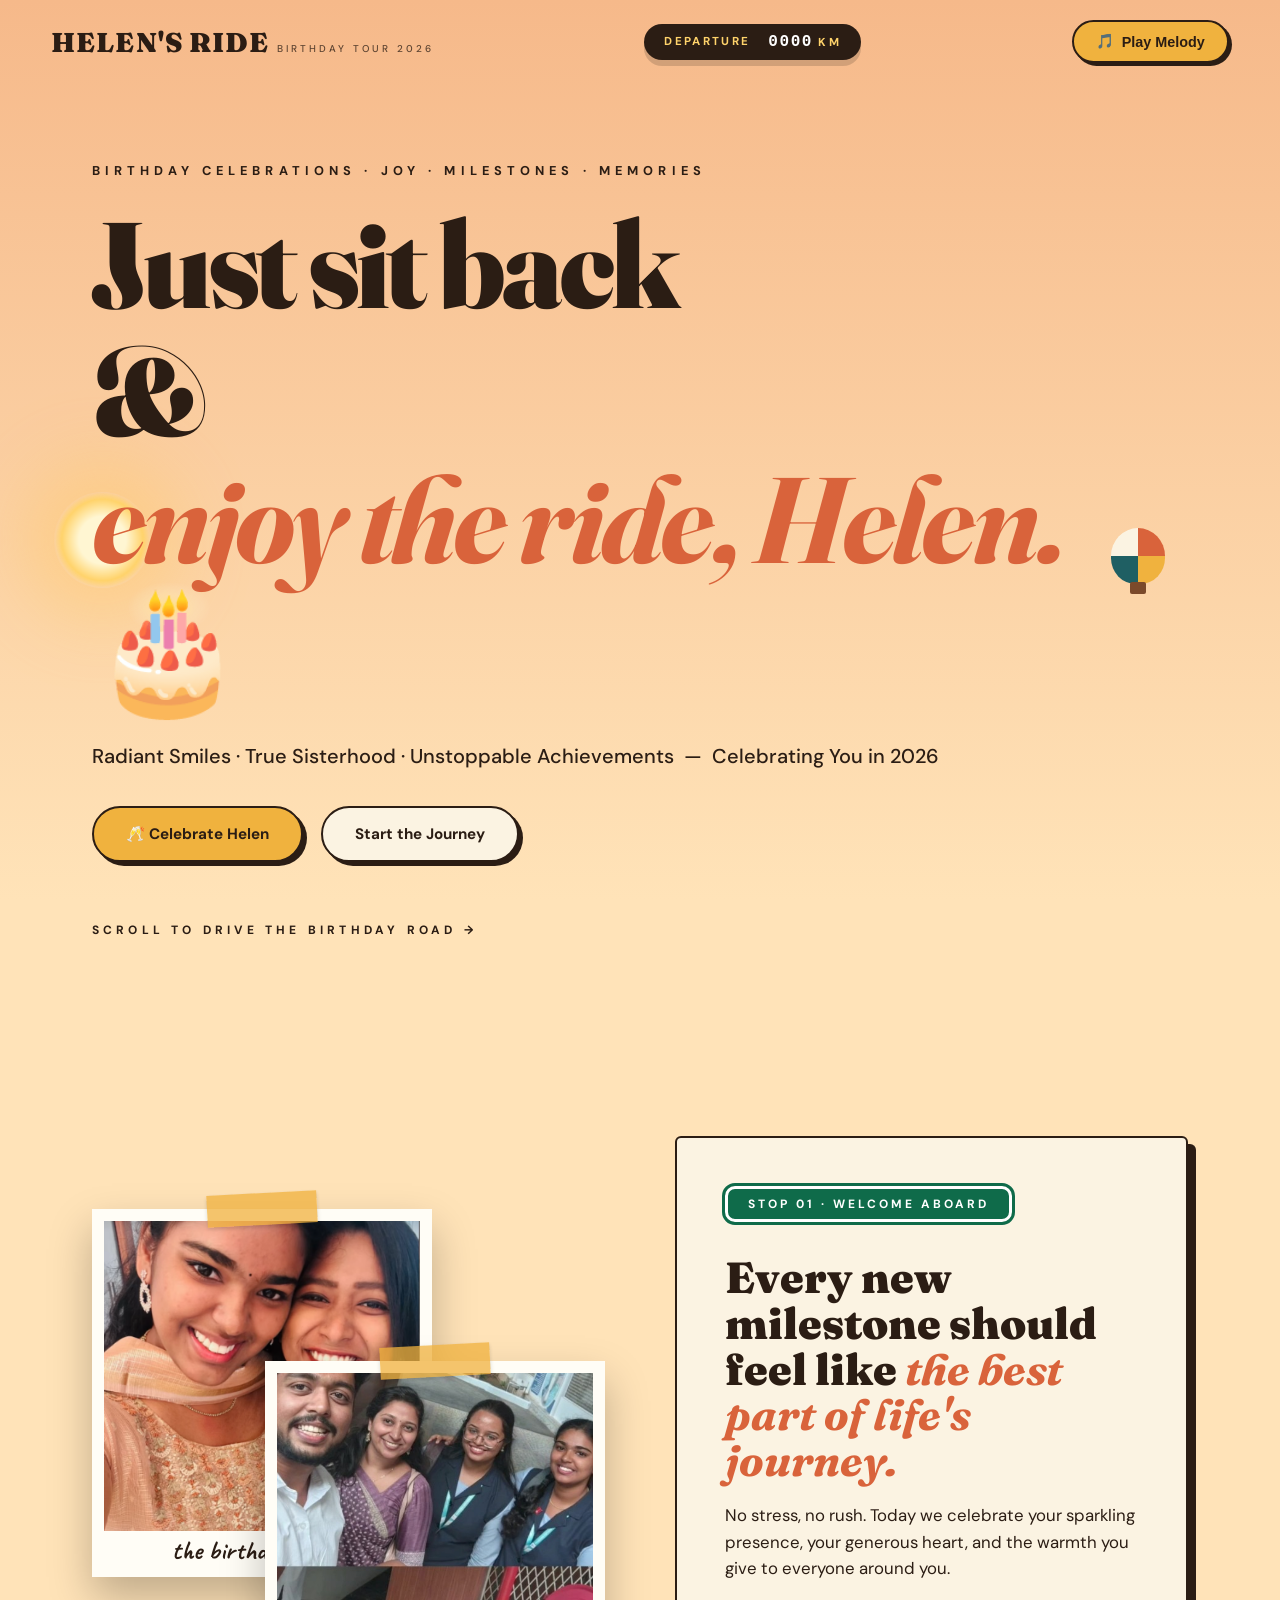
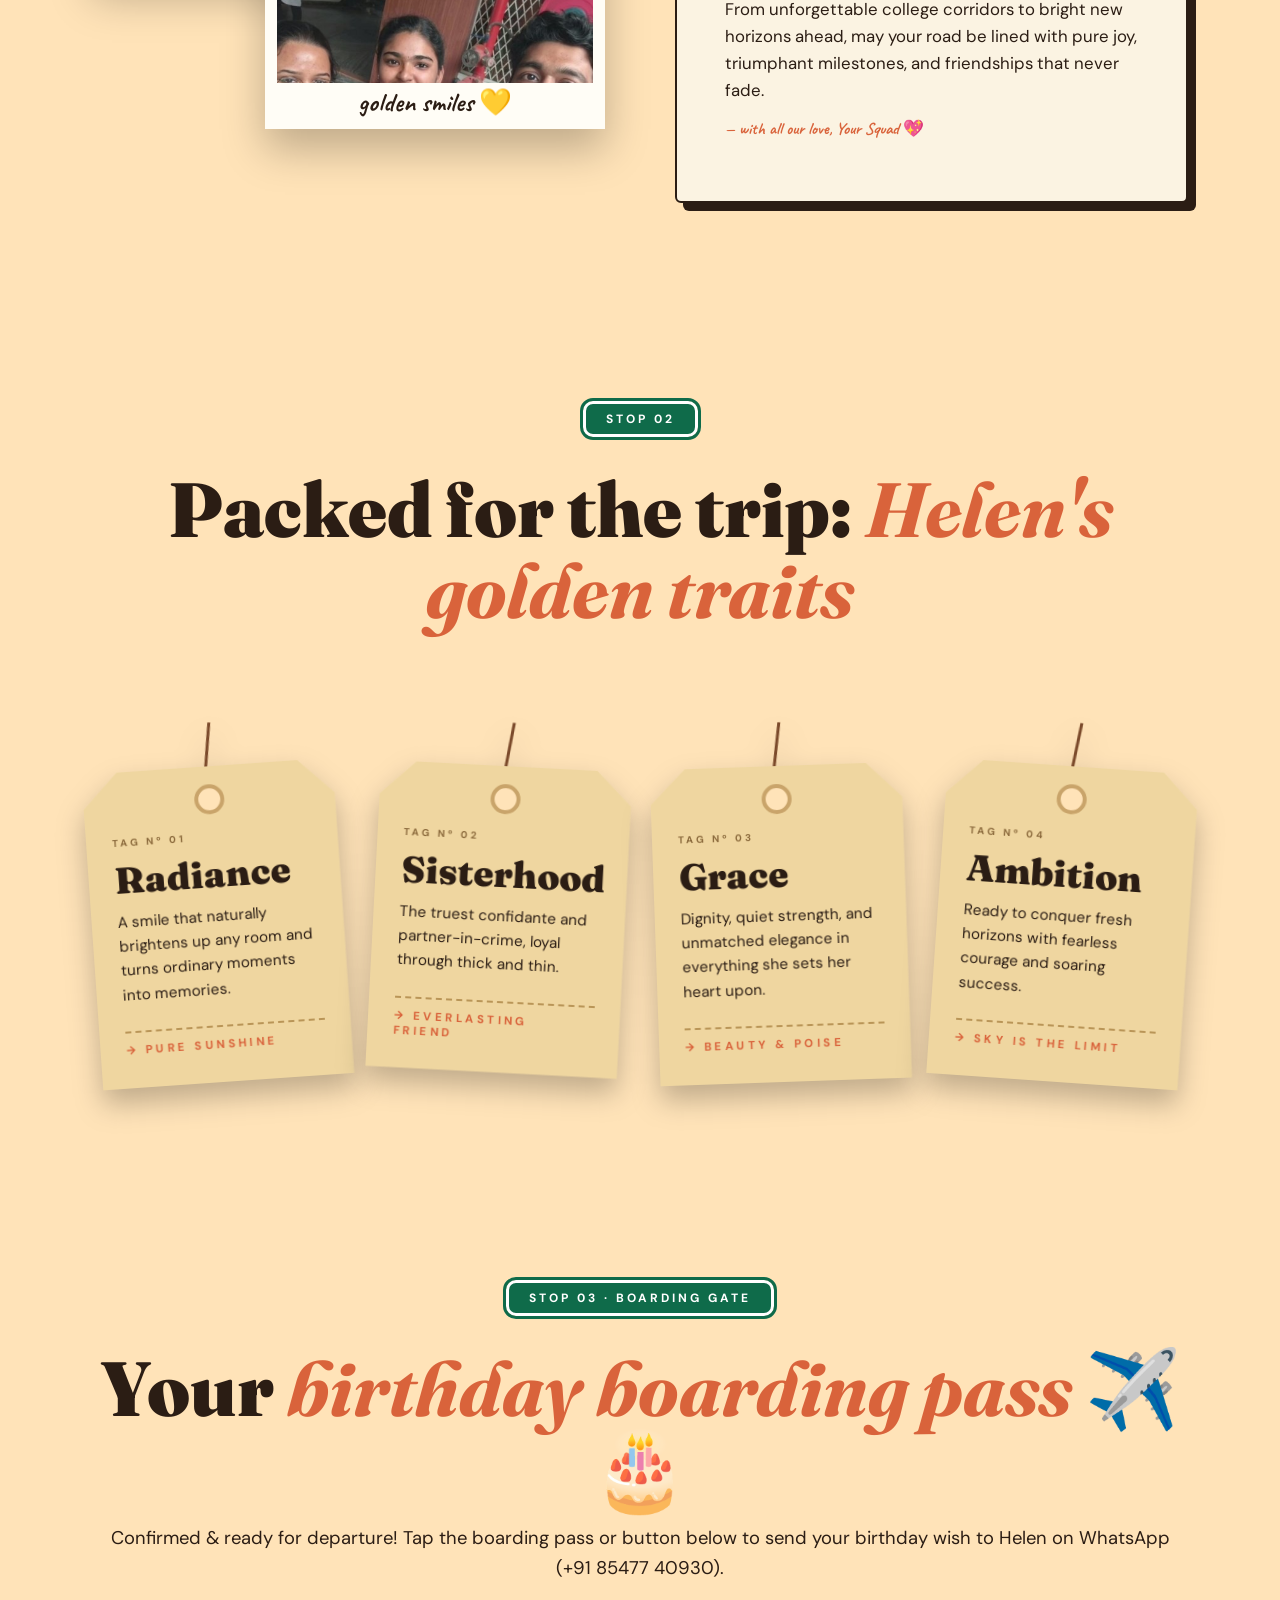
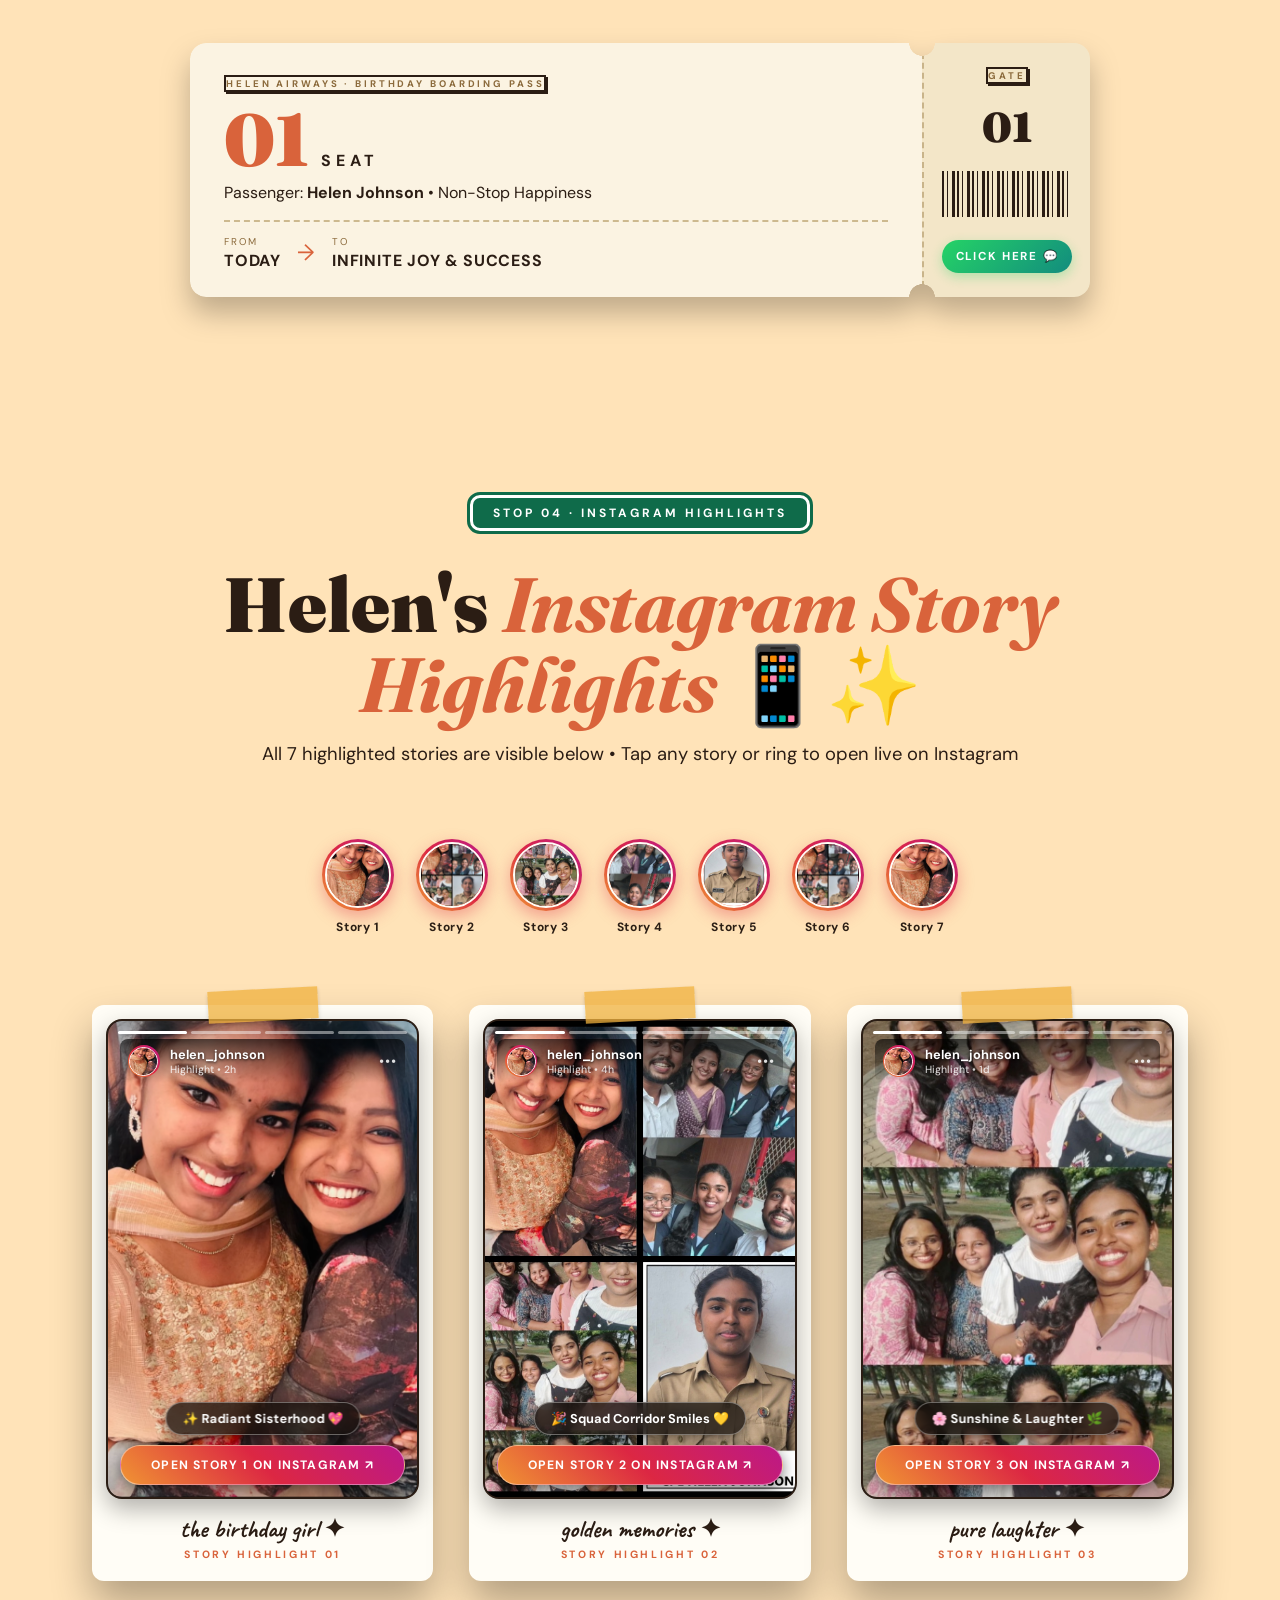
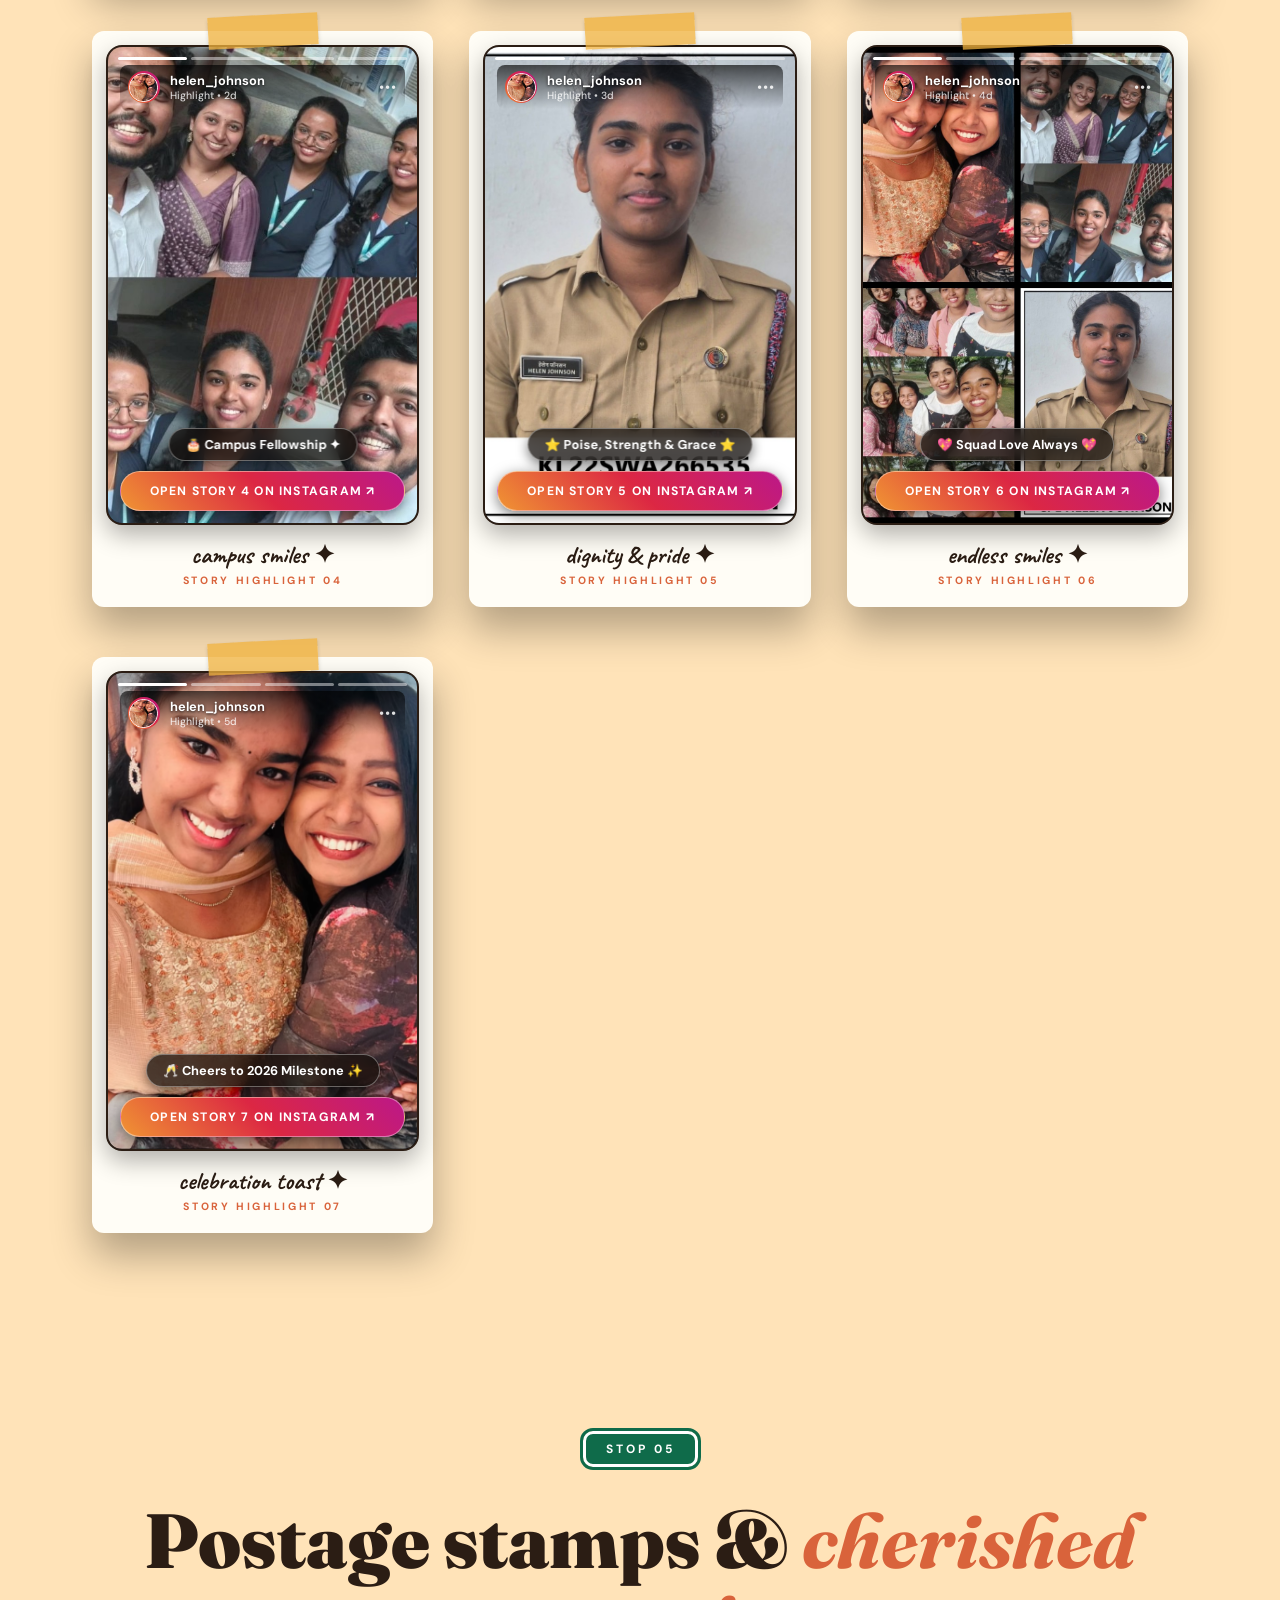
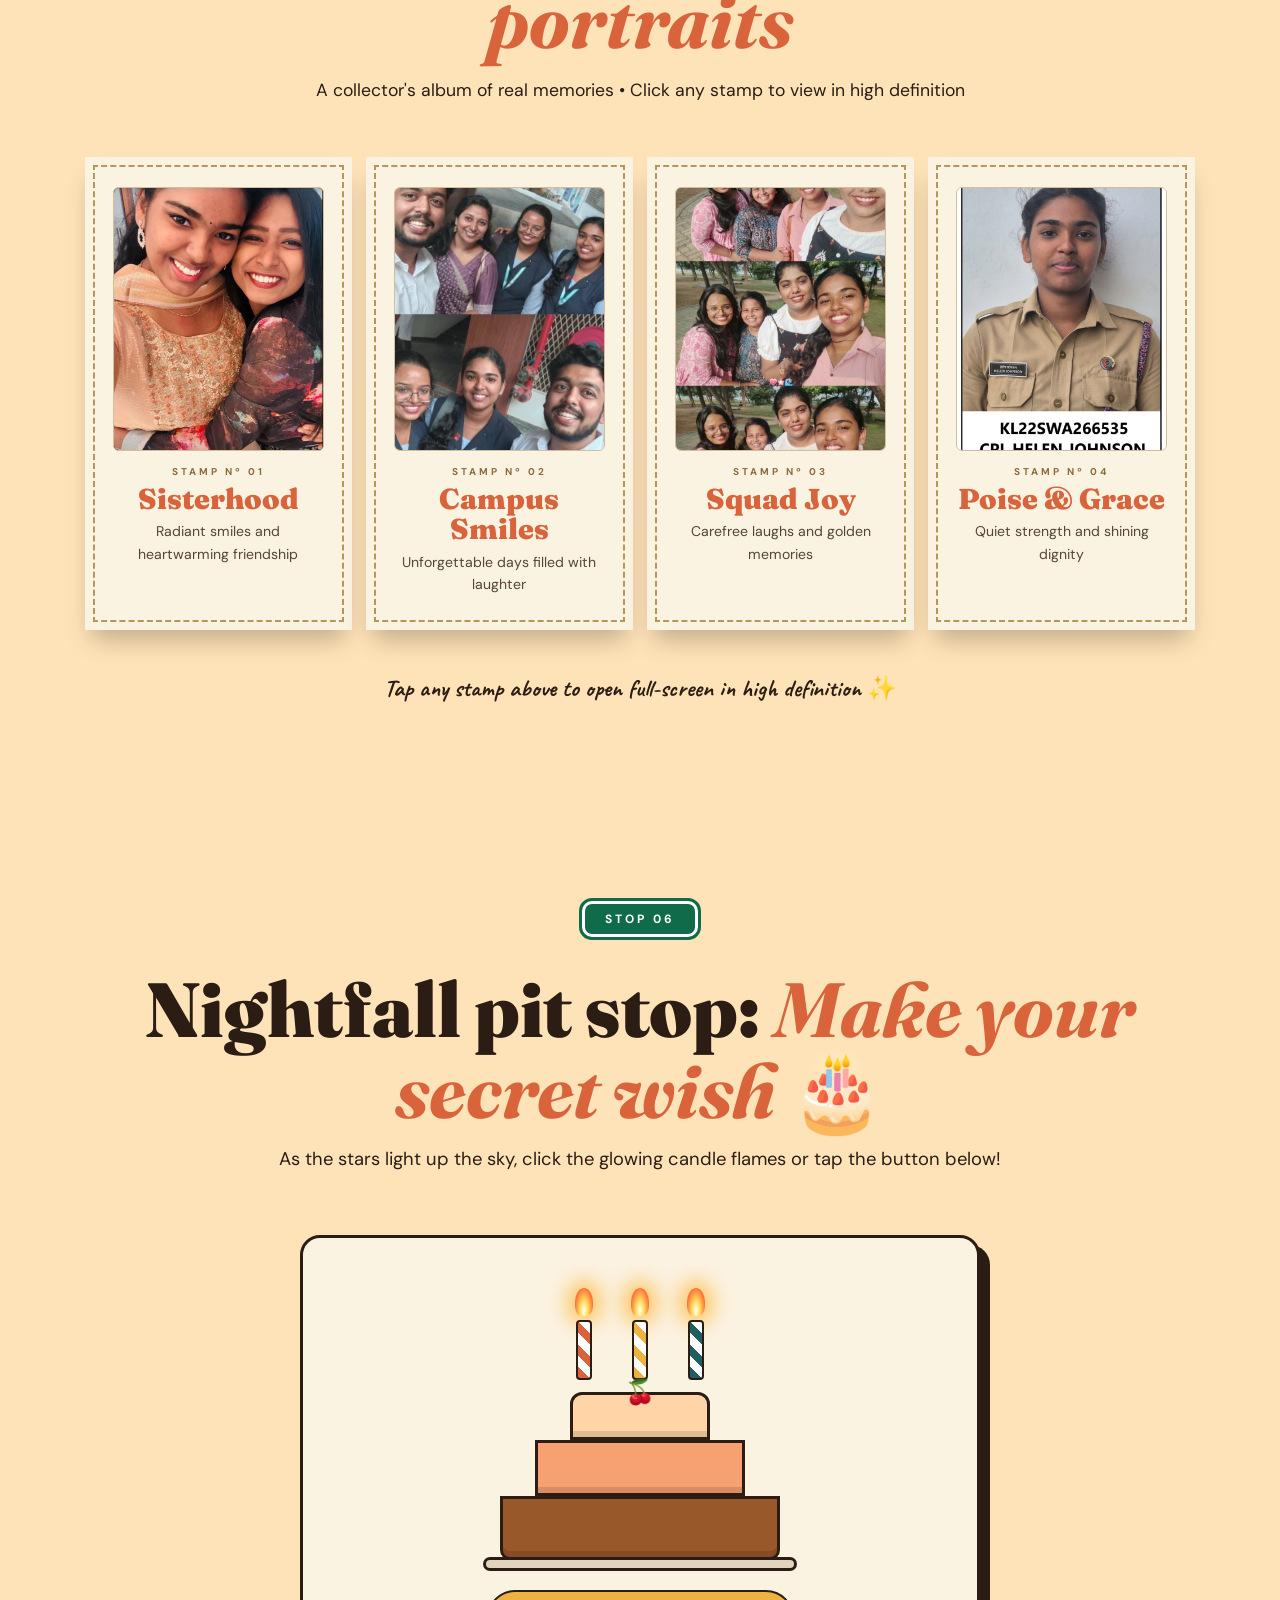
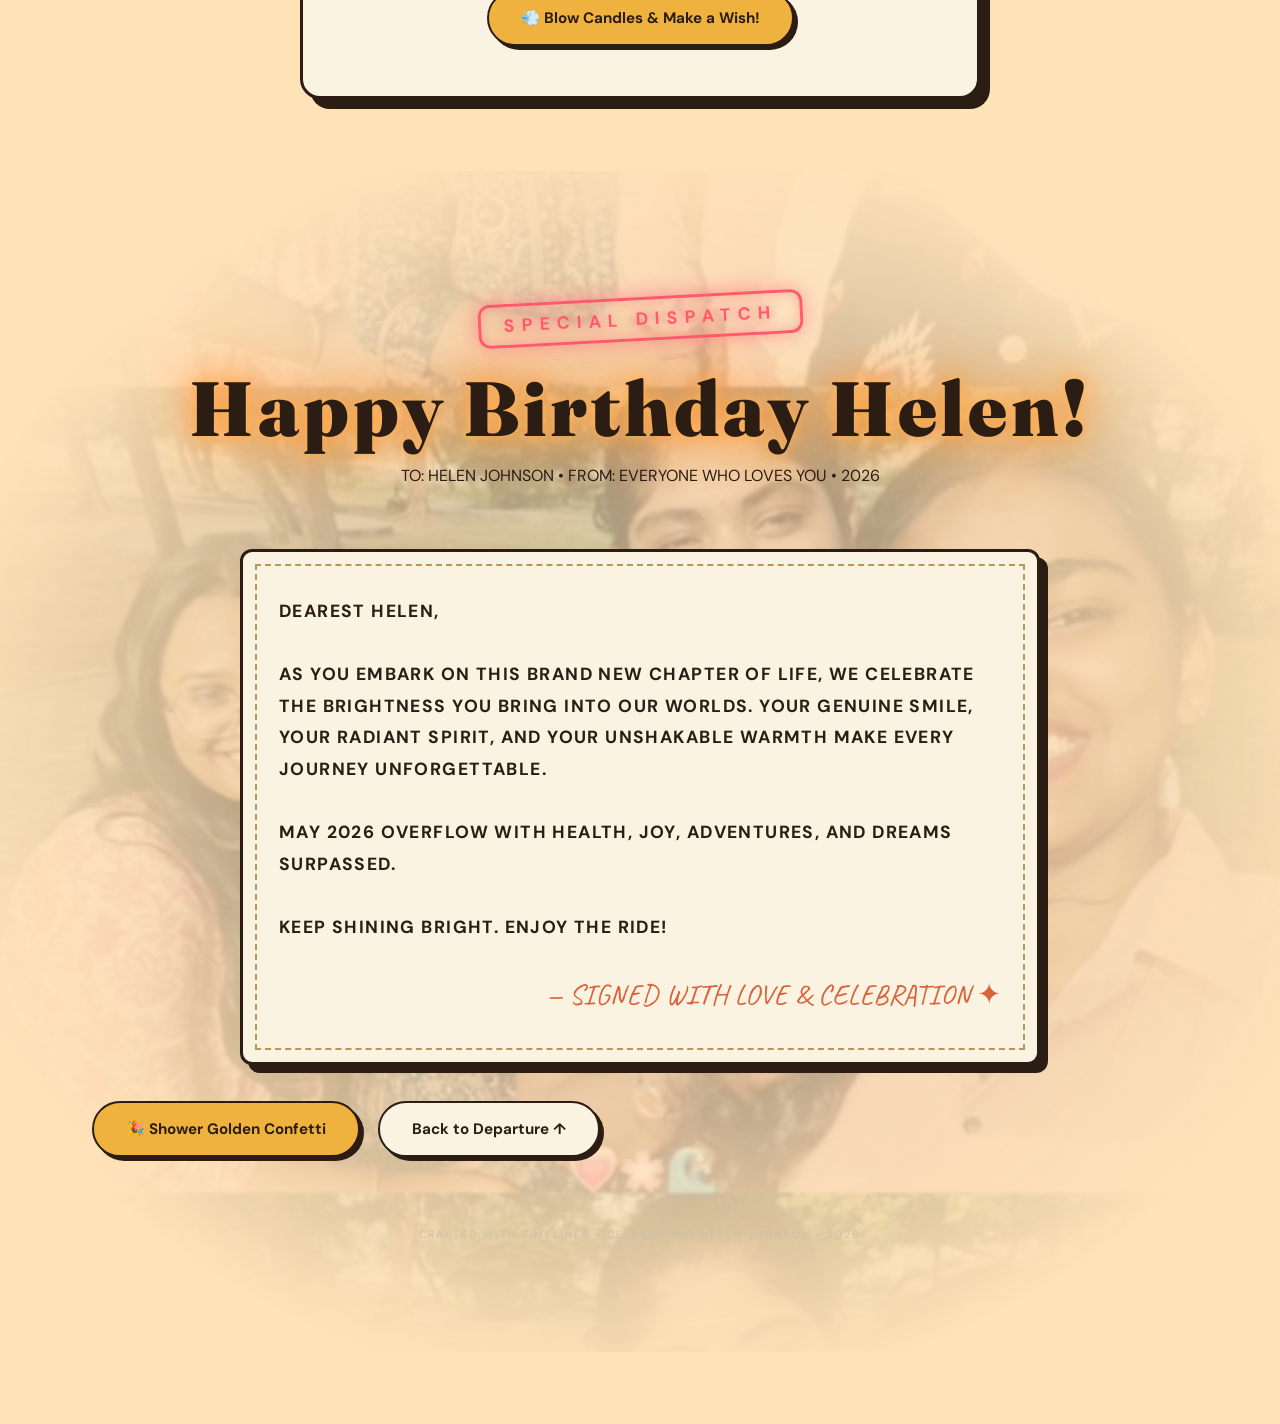
==== index.html @ 0218888c "Initial commit: Helen Birthday Website" ====
<!DOCTYPE html>
<html lang="en">
<head>
<meta charset="UTF-8">
<meta name="viewport" content="width=device-width, initial-scale=1.0">
<title>Happy Birthday Helen! 🎂 | Take The Ride & Celebrate</title>
<meta name="description" content="A special birthday journey dedicated to Helen Johnson. Just sit back and enjoy the ride. Radiant joy, memories, sisterhood, and laughter.">
<link rel="preconnect" href="https://fonts.googleapis.com">
<link rel="preconnect" href="https://fonts.gstatic.com" crossorigin>
<link href="https://fonts.googleapis.com/css2?family=Fraunces:ital,opsz,wght@0,9..144,400;0,9..144,700;0,9..144,900;1,9..144,400;1,9..144,700&family=DM+Sans:wght@400;500;700&family=Caveat:wght@500;700&display=swap" rel="stylesheet">
<link rel="stylesheet" href="style.css">
<script src="https://cdn.jsdelivr.net/npm/canvas-confetti@1.6.0/dist/confetti.browser.min.js"></script>
</head>
<body>

<!-- LIVING SKY (Transits from Golden Dawn -> Blue Sky -> Amber Sunset -> Starry Midnight) -->
<div id="sky"></div>
<div id="stars"></div>
<div id="sun"></div>
<div id="moon"></div>
<div id="clouds"><i></i><i></i><i></i></div>
<div id="flyers" aria-hidden="true">
  <div class="bird b1">⌣⌣</div>
  <div class="bird b2">⌣⌣</div>
  <div class="bird b3">⌣⌣</div>
  <div class="balloon"><i></i><b></b></div>
</div>
<div id="flies" aria-hidden="true"></div>
<div id="progress"></div>

<!-- TOP BAR + REAL-TIME ODOMETER / JOURNEY HUD -->
<header class="top">
  <a href="#home" class="logo">HELEN'S RIDE<small>birthday tour 2026</small></a>
  <div class="hud" aria-hidden="true">
    <span class="hud-stop" id="hud-stop">Departure</span>
    <span class="hud-km"><b id="hud-km">0000</b> km</span>
  </div>
  <div class="top-actions">
    <button id="musicToggleBtn" class="callpill" title="Play celebration melody">
      🎵 <span id="musicLabel">Play Melody</span>
    </button>
  </div>
</header>



<main>

  <!-- ==============================================
       STOP 00: DEPARTURE / HERO
       ============================================== -->
  <section class="stop hero" id="home" data-stop="Departure">
    <p class="hello rv">Birthday Celebrations · Joy · Milestones · Memories</p>
    <h1 class="rv">
      Just sit back<br>
      &amp; <em>enjoy the ride, Helen.</em> 🎂
    </h1>
    <p class="hero-sub rv">
      Radiant Smiles · True Sisterhood · Unstoppable Achievements &nbsp;—&nbsp; Celebrating You in 2026
    </p>
    <div class="cta rv">
      <button id="heroConfettiBtn" class="btn">🥂 Celebrate Helen</button>
      <a href="#welcome" class="btn alt">Start the Journey</a>
    </div>
    <p class="drive">scroll to drive the birthday road <span>→</span></p>
  </section>

  <!-- ==============================================
       STOP 01: WELCOME ABOARD / POLAROIDS (PROFILE PHOTO!)
       ============================================== -->
  <section class="stop board" id="welcome" data-stop="The Birthday Girl">
    
    <!-- Vintage Taped Polaroids featuring the newly uploaded profile photo! -->
    <div class="polas">
      <figure class="pola p1 rv">
        <span class="tape"></span>
        <img src="images/helen-profile.png" alt="Happy Birthday Helen" class="pola-click" data-full="images/helen-profile.png" data-caption="Helen & Bestie — Radiant Smiles & Sisterhood">
        <figcaption>the birthday girl ✦</figcaption>
      </figure>

      <figure class="pola p2 rv">
        <span class="tape"></span>
        <img src="images/college-gang-1.jpg" alt="Campus Fellowship" class="pola-click" data-full="images/college-gang-1.jpg" data-caption="Campus Fellowship & Laughter with Friends">
        <figcaption>golden smiles 💛</figcaption>
      </figure>
    </div>

    <!-- Personal Birthday Welcome Note -->
    <div class="note rv">
      <span class="sign">Stop 01 · Welcome Aboard</span>
      <h2>Every new milestone should feel like <em>the best part of life's journey.</em></h2>
      <p>
        No stress, no rush. Today we celebrate your sparkling presence, your generous heart, and the warmth you give to everyone around you.
      </p>
      <p>
        From unforgettable college corridors to bright new horizons ahead, may your road be lined with pure joy, triumphant milestones, and friendships that never fade.
      </p>
      <p class="hand">— with all our love, Your Squad 💖</p>
    </div>
  </section>

  <!-- ==============================================
       STOP 02: MILESTONES (VINTAGE LUGGAGE TAGS)
       ============================================== -->
  <section class="stop services" id="milestones" data-stop="Milestones">
    <div class="shead rv">
      <span class="sign">Stop 02</span>
      <h2>Packed for the trip: <em>Helen's golden traits</em></h2>
    </div>

    <div class="tags">
      <div class="tagw t1 rv">
        <div class="tag">
          <small>TAG Nº 01</small>
          <h3>Radiance</h3>
          <p>A smile that naturally brightens up any room and turns ordinary moments into memories.</p>
          <span>→ PURE SUNSHINE</span>
        </div>
      </div>

      <div class="tagw t2 rv">
        <div class="tag">
          <small>TAG Nº 02</small>
          <h3>Sisterhood</h3>
          <p>The truest confidante and partner-in-crime, loyal through thick and thin.</p>
          <span>→ EVERLASTING FRIEND</span>
        </div>
      </div>

      <div class="tagw t3 rv">
        <div class="tag">
          <small>TAG Nº 03</small>
          <h3>Grace</h3>
          <p>Dignity, quiet strength, and unmatched elegance in everything she sets her heart upon.</p>
          <span>→ BEAUTY & POISE</span>
        </div>
      </div>

      <div class="tagw t4 rv">
        <div class="tag">
          <small>TAG Nº 04</small>
          <h3>Ambition</h3>
          <p>Ready to conquer fresh horizons with fearless courage and soaring success.</p>
          <span>→ SKY IS THE LIMIT</span>
        </div>
      </div>
    </div>
  </section>

  <!-- ==============================================
       STOP 03: BIRTHDAY BOARDING PASS
       ============================================== -->
  <section class="stop fleet" id="boarding-passes" data-stop="Boarding Pass">
    <div class="shead rv">
      <span class="sign">Stop 03 · Boarding Gate</span>
      <h2>Your <em>birthday boarding pass</em> ✈️🎂</h2>
      <p style="margin-top:14px; font-size:1.15rem; color:var(--ink);">Confirmed &amp; ready for departure! Tap the boarding pass or button below to send your birthday wish to Helen on WhatsApp (+91 85477 40930).</p>
    </div>

    <ul class="passes">
      <!-- Birthday Boarding Pass -->
      <li class="rv" style="--r:0deg">
        <div class="pass">
          <div class="pl">
            <small>HELEN AIRWAYS · BIRTHDAY BOARDING PASS</small>
            <div class="seatbig"><b>01</b><span>SEAT</span></div>
            <p>Passenger: <strong>Helen Johnson</strong> &bull; Non-Stop Happiness</p>
            <div class="route">
              <span>FROM <b>Today</b></span>
              <i>→</i>
              <span>TO <b>Infinite Joy &amp; Success</b></span>
            </div>
          </div>
          <div class="ps">
            <small>GATE</small>
            <b>01</b>
            <div class="bar"></div>
            <a href="https://wa.me/918547740930?text=Happy%20Birthday%20Helen!" target="_blank" rel="noopener noreferrer" class="pass-btn pass-wa-btn" title="Send Happy Birthday to Helen on WhatsApp">Click Here 💬</a>
          </div>
        </div>
      </li>
    </ul>
  </section>

  <!-- ==============================================
       STOP 04: POSTCARDS FROM INSTAGRAM (ALL 7 STORIES VISIBLE)
       ============================================== -->
  <section class="stop cards" id="postcards" data-stop="Postcards">
    <div class="shead rv">
      <span class="sign">Stop 04 · Instagram Highlights</span>
      <h2>Helen's <em>Instagram Story Highlights</em> 📱✨</h2>
      <p style="margin-top:14px; font-size:1.15rem; color:var(--ink);">All 7 highlighted stories are visible below &bull; Tap any story or ring to open live on Instagram</p>
    </div>

    <!-- Instagram Highlight Story Bubbles Tray -->
    <div class="insta-stories-tray rv">
      <a href="https://www.instagram.com/s/aGlnaGxpZ2h0OjE4NDE4ODg4NTE5MDM1NTY0?story_media_id=3168420773186209845_59099594431&cplk=OTFic24xd3dmN3Bj" target="_blank" rel="noopener noreferrer" class="insta-bubble">
        <div class="bubble-ring"><img src="images/helen-profile.png" alt="Highlight 1"></div>
        <span>Story 1</span>
      </a>
      <a href="https://www.instagram.com/s/aGlnaGxpZ2h0OjE4NDE4ODg4NTE5MDM1NTY0?story_media_id=3185254903199579787_59099594431&srtk=OTFic24xd3dmN3Bj" target="_blank" rel="noopener noreferrer" class="insta-bubble">
        <div class="bubble-ring"><img src="images/hero-squad-bg.jpg" alt="Highlight 2"></div>
        <span>Story 2</span>
      </a>
      <a href="https://www.instagram.com/s/aGlnaGxpZ2h0OjE4NDE4ODg4NTE5MDM1NTY0?story_media_id=3288752354912424149_59099594431&psln=OTFic24xd3dmN3Bj" target="_blank" rel="noopener noreferrer" class="insta-bubble">
        <div class="bubble-ring"><img src="images/college-gang-2.jpg" alt="Highlight 3"></div>
        <span>Story 3</span>
      </a>
      <a href="https://www.instagram.com/s/aGlnaGxpZ2h0OjE4MDM3NDYyOTEwMjM0NzEx?story_media_id=3587396418501430644_59099594431&dlrf=MXh4cGJ3MzViNnp1aQ==" target="_blank" rel="noopener noreferrer" class="insta-bubble">
        <div class="bubble-ring"><img src="images/college-gang-1.jpg" alt="Highlight 4"></div>
        <span>Story 4</span>
      </a>
      <a href="https://www.instagram.com/s/aGlnaGxpZ2h0OjE4MDM3NDYyOTEwMjM0NzEx?story_media_id=3587403447097906511_59099594431&mdxt=MXh4cGJ3MzViNnp1aQ==" target="_blank" rel="noopener noreferrer" class="insta-bubble">
        <div class="bubble-ring"><img src="images/helen-ncc.jpg" alt="Highlight 5"></div>
        <span>Story 5</span>
      </a>
      <a href="https://www.instagram.com/s/aGlnaGxpZ2h0OjE4MDM3NDYyOTEwMjM0NzEx?story_media_id=3587406689118829633_59099594431&srtk=MXh4cGJ3MzViNnp1aQ==" target="_blank" rel="noopener noreferrer" class="insta-bubble">
        <div class="bubble-ring"><img src="images/hero-squad-bg.jpg" alt="Highlight 6"></div>
        <span>Story 6</span>
      </a>
      <a href="https://www.instagram.com/s/aGlnaGxpZ2h0OjE4MDM3NDYyOTEwMjM0NzEx?story_media_id=3587500845975692980_59099594431&dlrf=MXh4cGJ3MzViNnp1aQ==" target="_blank" rel="noopener noreferrer" class="insta-bubble">
        <div class="bubble-ring"><img src="images/helen-profile.png" alt="Highlight 7"></div>
        <span>Story 7</span>
      </a>
    </div>

    <!-- Visible 9:16 Instagram Story Screens Grid -->
    <div class="pcs">
      
      <!-- Visible Story 1 -->
      <figure class="pc rv" style="--r:-2deg">
        <span class="tape"></span>
        <div class="story-screen-card">
          <div class="story-progress-bar"><i></i><i></i><i></i><i></i></div>
          <div class="story-header-pill">
            <div class="story-avatar"><img src="images/helen-profile.png" alt="Helen"></div>
            <div class="story-user-info">
              <strong>helen_johnson</strong>
              <small>Highlight &bull; 2h</small>
            </div>
            <span class="story-more-dots">&bull;&bull;&bull;</span>
          </div>
          <div class="story-photo-view">
            <img src="images/helen-profile.png" alt="Story Highlight 1" class="story-main-img">
            <div class="story-sticker">✨ Radiant Sisterhood 💖</div>
          </div>
          <div class="story-bottom-action">
            <a href="https://www.instagram.com/s/aGlnaGxpZ2h0OjE4NDE4ODg4NTE5MDM1NTY0?story_media_id=3168420773186209845_59099594431&cplk=OTFic24xd3dmN3Bj" target="_blank" rel="noopener noreferrer" class="story-launch-btn">
              Open Story 1 on Instagram ↗
            </a>
          </div>
        </div>
        <figcaption>the birthday girl ✦ <small>Story Highlight 01</small></figcaption>
      </figure>

      <!-- Visible Story 2 -->
      <figure class="pc rv" style="--r:2deg">
        <span class="tape"></span>
        <div class="story-screen-card">
          <div class="story-progress-bar"><i></i><i></i><i></i><i></i></div>
          <div class="story-header-pill">
            <div class="story-avatar"><img src="images/helen-profile.png" alt="Helen"></div>
            <div class="story-user-info">
              <strong>helen_johnson</strong>
              <small>Highlight &bull; 4h</small>
            </div>
            <span class="story-more-dots">&bull;&bull;&bull;</span>
          </div>
          <div class="story-photo-view">
            <img src="images/hero-squad-bg.jpg" alt="Story Highlight 2" class="story-main-img">
            <div class="story-sticker">🎉 Squad Corridor Smiles 💛</div>
          </div>
          <div class="story-bottom-action">
            <a href="https://www.instagram.com/s/aGlnaGxpZ2h0OjE4NDE4ODg4NTE5MDM1NTY0?story_media_id=3185254903199579787_59099594431&srtk=OTFic24xd3dmN3Bj" target="_blank" rel="noopener noreferrer" class="story-launch-btn">
              Open Story 2 on Instagram ↗
            </a>
          </div>
        </div>
        <figcaption>golden memories ✦ <small>Story Highlight 02</small></figcaption>
      </figure>

      <!-- Visible Story 3 -->
      <figure class="pc rv" style="--r:-1.5deg">
        <span class="tape"></span>
        <div class="story-screen-card">
          <div class="story-progress-bar"><i></i><i></i><i></i><i></i></div>
          <div class="story-header-pill">
            <div class="story-avatar"><img src="images/helen-profile.png" alt="Helen"></div>
            <div class="story-user-info">
              <strong>helen_johnson</strong>
              <small>Highlight &bull; 1d</small>
            </div>
            <span class="story-more-dots">&bull;&bull;&bull;</span>
          </div>
          <div class="story-photo-view">
            <img src="images/college-gang-2.jpg" alt="Story Highlight 3" class="story-main-img">
            <div class="story-sticker">🌸 Sunshine & Laughter 🌿</div>
          </div>
          <div class="story-bottom-action">
            <a href="https://www.instagram.com/s/aGlnaGxpZ2h0OjE4NDE4ODg4NTE5MDM1NTY0?story_media_id=3288752354912424149_59099594431&psln=OTFic24xd3dmN3Bj" target="_blank" rel="noopener noreferrer" class="story-launch-btn">
              Open Story 3 on Instagram ↗
            </a>
          </div>
        </div>
        <figcaption>pure laughter ✦ <small>Story Highlight 03</small></figcaption>
      </figure>

      <!-- Visible Story 4 -->
      <figure class="pc rv" style="--r:2.2deg">
        <span class="tape"></span>
        <div class="story-screen-card">
          <div class="story-progress-bar"><i></i><i></i><i></i><i></i></div>
          <div class="story-header-pill">
            <div class="story-avatar"><img src="images/helen-profile.png" alt="Helen"></div>
            <div class="story-user-info">
              <strong>helen_johnson</strong>
              <small>Highlight &bull; 2d</small>
            </div>
            <span class="story-more-dots">&bull;&bull;&bull;</span>
          </div>
          <div class="story-photo-view">
            <img src="images/college-gang-1.jpg" alt="Story Highlight 4" class="story-main-img">
            <div class="story-sticker">🎂 Campus Fellowship ✦</div>
          </div>
          <div class="story-bottom-action">
            <a href="https://www.instagram.com/s/aGlnaGxpZ2h0OjE4MDM3NDYyOTEwMjM0NzEx?story_media_id=3587396418501430644_59099594431&dlrf=MXh4cGJ3MzViNnp1aQ==" target="_blank" rel="noopener noreferrer" class="story-launch-btn">
              Open Story 4 on Instagram ↗
            </a>
          </div>
        </div>
        <figcaption>campus smiles ✦ <small>Story Highlight 04</small></figcaption>
      </figure>

      <!-- Visible Story 5 -->
      <figure class="pc rv" style="--r:-2.4deg">
        <span class="tape"></span>
        <div class="story-screen-card">
          <div class="story-progress-bar"><i></i><i></i><i></i><i></i></div>
          <div class="story-header-pill">
            <div class="story-avatar"><img src="images/helen-profile.png" alt="Helen"></div>
            <div class="story-user-info">
              <strong>helen_johnson</strong>
              <small>Highlight &bull; 3d</small>
            </div>
            <span class="story-more-dots">&bull;&bull;&bull;</span>
          </div>
          <div class="story-photo-view">
            <img src="images/helen-ncc.jpg" alt="Story Highlight 5" class="story-main-img">
            <div class="story-sticker">⭐ Poise, Strength & Grace ⭐</div>
          </div>
          <div class="story-bottom-action">
            <a href="https://www.instagram.com/s/aGlnaGxpZ2h0OjE4MDM3NDYyOTEwMjM0NzEx?story_media_id=3587403447097906511_59099594431&mdxt=MXh4cGJ3MzViNnp1aQ==" target="_blank" rel="noopener noreferrer" class="story-launch-btn">
              Open Story 5 on Instagram ↗
            </a>
          </div>
        </div>
        <figcaption>dignity & pride ✦ <small>Story Highlight 05</small></figcaption>
      </figure>

      <!-- Visible Story 6 -->
      <figure class="pc rv" style="--r:1.8deg">
        <span class="tape"></span>
        <div class="story-screen-card">
          <div class="story-progress-bar"><i></i><i></i><i></i><i></i></div>
          <div class="story-header-pill">
            <div class="story-avatar"><img src="images/helen-profile.png" alt="Helen"></div>
            <div class="story-user-info">
              <strong>helen_johnson</strong>
              <small>Highlight &bull; 4d</small>
            </div>
            <span class="story-more-dots">&bull;&bull;&bull;</span>
          </div>
          <div class="story-photo-view">
            <img src="images/hero-squad-bg.jpg" alt="Story Highlight 6" class="story-main-img">
            <div class="story-sticker">💖 Squad Love Always 💖</div>
          </div>
          <div class="story-bottom-action">
            <a href="https://www.instagram.com/s/aGlnaGxpZ2h0OjE4MDM3NDYyOTEwMjM0NzEx?story_media_id=3587406689118829633_59099594431&srtk=MXh4cGJ3MzViNnp1aQ==" target="_blank" rel="noopener noreferrer" class="story-launch-btn">
              Open Story 6 on Instagram ↗
            </a>
          </div>
        </div>
        <figcaption>endless smiles ✦ <small>Story Highlight 06</small></figcaption>
      </figure>

      <!-- Visible Story 7 -->
      <figure class="pc rv" style="--r:-1.8deg">
        <span class="tape"></span>
        <div class="story-screen-card">
          <div class="story-progress-bar"><i></i><i></i><i></i><i></i></div>
          <div class="story-header-pill">
            <div class="story-avatar"><img src="images/helen-profile.png" alt="Helen"></div>
            <div class="story-user-info">
              <strong>helen_johnson</strong>
              <small>Highlight &bull; 5d</small>
            </div>
            <span class="story-more-dots">&bull;&bull;&bull;</span>
          </div>
          <div class="story-photo-view">
            <img src="images/helen-profile.png" alt="Story Highlight 7" class="story-main-img">
            <div class="story-sticker">🥂 Cheers to 2026 Milestone ✨</div>
          </div>
          <div class="story-bottom-action">
            <a href="https://www.instagram.com/s/aGlnaGxpZ2h0OjE4MDM3NDYyOTEwMjM0NzEx?story_media_id=3587500845975692980_59099594431&dlrf=MXh4cGJ3MzViNnp1aQ==" target="_blank" rel="noopener noreferrer" class="story-launch-btn">
              Open Story 7 on Instagram ↗
            </a>
          </div>
        </div>
        <figcaption>celebration toast ✦ <small>Story Highlight 07</small></figcaption>
      </figure>

    </div>
  </section>

  <!-- ==============================================
       STOP 05: THE STAMP GALLERY (ALL PHOTOS CRYSTAL CLEAR)
       ============================================== -->
  <section class="stop dest" id="gallery" data-stop="Photo Stamps">
    <div class="shead rv">
      <span class="sign">Stop 05</span>
      <h2>Postage stamps &amp; <em>cherished portraits</em></h2>
      <p style="margin-top:14px; font-size:1.1rem; color:var(--ink);">A collector's album of real memories &bull; Click any stamp to view in high definition</p>
    </div>

    <div class="stamps">
      
      <!-- Stamp 1: New Profile Photo -->
      <div class="stamp-card rv" style="--r:-3deg" data-full="images/helen-profile.png" data-caption="Helen & Bestie — Radiant Smiles & Sisterhood">
        <div class="stamp-image-wrap">
          <img src="images/helen-profile.png" alt="Helen & Friend">
        </div>
        <small>STAMP Nº 01</small>
        <h3>Sisterhood</h3>
        <p>Radiant smiles and heartwarming friendship</p>
      </div>

      <!-- Stamp 2: College Gang 1 -->
      <div class="stamp-card rv" style="--r:2deg" data-full="images/college-gang-1.jpg" data-caption="College Days — Corridor Laughter with the Squad">
        <div class="stamp-image-wrap">
          <img src="images/college-gang-1.jpg" alt="College Squad">
        </div>
        <small>STAMP Nº 02</small>
        <h3>Campus Smiles</h3>
        <p>Unforgettable days filled with laughter</p>
      </div>

      <!-- Stamp 3: College Gang 2 -->
      <div class="stamp-card rv" style="--r:-1.5deg" data-full="images/college-gang-2.jpg" data-caption="Squad Laughs — Sunshine & Genuine Memories">
        <div class="stamp-image-wrap">
          <img src="images/college-gang-2.jpg" alt="Squad Laughs">
        </div>
        <small>STAMP Nº 03</small>
        <h3>Squad Joy</h3>
        <p>Carefree laughs and golden memories</p>
      </div>

      <!-- Stamp 4: Proud Milestone Portrait -->
      <div class="stamp-card rv" style="--r:2.5deg" data-full="images/helen-ncc.jpg" data-caption="Helen Johnson — Strength, Poise & Grace">
        <div class="stamp-image-wrap">
          <img src="images/helen-ncc.jpg" alt="Helen Johnson">
        </div>
        <small>STAMP Nº 04</small>
        <h3>Poise &amp; Grace</h3>
        <p>Quiet strength and shining dignity</p>
      </div>

    </div>
    <p class="fine rv">Tap any stamp above to open full-screen in high definition ✨</p>
  </section>

  <!-- ==============================================
       STOP 06: NIGHTFALL PIT STOP: THE CANDLE & CAKE CEREMONY
       ============================================== -->
  <section class="stop ceremony" id="ceremony" data-stop="Wish Ceremony">
    <div class="shead rv">
      <span class="sign">Stop 06</span>
      <h2>Nightfall pit stop: <em>Make your secret wish</em> 🎂</h2>
      <p style="margin-top:14px; font-size:1.15rem; color:var(--ink);">As the stars light up the sky, click the glowing candle flames or tap the button below!</p>
    </div>

    <!-- Candle Ceremony Stage -->
    <div class="cake-ceremony-box rv">
      
      <!-- Realistic 3 Lit Birthday Candles -->
      <div class="cake-candles-row">
        <div class="candle" id="c1" data-lit="true">
          <div class="flame"></div>
          <div class="smoke"></div>
          <div class="stick s1"></div>
        </div>
        <div class="candle" id="c2" data-lit="true">
          <div class="flame"></div>
          <div class="smoke"></div>
          <div class="stick s2"></div>
        </div>
        <div class="candle" id="c3" data-lit="true">
          <div class="flame"></div>
          <div class="smoke"></div>
          <div class="stick s3"></div>
        </div>
      </div>

      <!-- Celebration Birthday Cake -->
      <div class="cake-art">
        <div class="cake-tier tier-top">
          <span class="cherry">🍒</span>
          <div class="icing"></div>
        </div>
        <div class="cake-tier tier-mid">
          <div class="frosting-strip"></div>
        </div>
        <div class="cake-tier tier-base">
          <span class="cake-plate"></span>
        </div>
      </div>

      <!-- Ceremony Controls -->
      <div class="cake-action-btns">
        <button id="blowCandlesBtn" class="btn">💨 Blow Candles &amp; Make a Wish!</button>
        <button id="relightCandlesBtn" class="btn alt hidden">🔄 Relight Candles</button>
      </div>

      <!-- Wish Result Card -->
      <div id="wishModal" class="wish-reveal hidden">
        <div class="wish-inner">
          <div class="wish-icon">✨🥂✨</div>
          <h3>Happy Birthday Helen!</h3>
          <p>
            Your wish is now soaring into the midnight sky! May every aspiration of your heart come true, surrounded by love, health, wealth, and boundless laughter.
          </p>
        </div>
      </div>

    </div>
  </section>

  <!-- ==============================================
       STOP 07: THE TELEGRAM FOR HELEN
       ============================================== -->
  <section class="stop final" id="telegram" data-stop="Grand Wishes">
    <div class="shead rv">
      <span class="open">SPECIAL DISPATCH</span>
      <h2 class="neon">Happy Birthday Helen!</h2>
      <p>TO: HELEN JOHNSON &bull; FROM: EVERYONE WHO LOVES YOU &bull; 2026</p>
    </div>

    <div class="telegram-sheet rv">
      <div class="telegram-border"></div>
      <p class="telegram-text">
        DEAREST HELEN, <br><br>
        AS YOU EMBARK ON THIS BRAND NEW CHAPTER OF LIFE, WE CELEBRATE THE BRIGHTNESS YOU BRING INTO OUR WORLDS. YOUR GENUINE SMILE, YOUR RADIANT SPIRIT, AND YOUR UNSHAKABLE WARMTH MAKE EVERY JOURNEY UNFORGETTABLE. <br><br>
        MAY 2026 OVERFLOW WITH HEALTH, JOY, ADVENTURES, AND DREAMS SURPASSED. <br><br>
        KEEP SHINING BRIGHT. ENJOY THE RIDE!
      </p>
      <div class="telegram-signature">
        <span>— SIGNED WITH LOVE &amp; CELEBRATION ✦</span>
      </div>
    </div>

    <div class="cta rv" style="margin-top: 36px;">
      <button id="finalConfettiBtn" class="btn">🎉 Shower Golden Confetti</button>
      <a href="#home" class="btn alt">Back to Departure ↑</a>
    </div>

    <small class="copy">CRAFTED WITH TIMELINES &bull; CELEBRATING HELEN JOHNSON &bull; 2026</small>
  </section>

</main>

<!-- HIGH DEFINITION LIGHTBOX MODAL -->
<div id="lightbox" class="lightbox-modal">
  <div class="lightbox-inner">
    <button id="closeLightbox" class="lightbox-close-btn">&times;</button>
    <div class="lightbox-frame">
      <img id="lbImg" src="" alt="High Definition Memory">
    </div>
    <p id="lbCaption" class="lightbox-caption"></p>
  </div>
</div>

<script src="script.js"></script>
</body>
</html>
---- style.css ----
/* ===================================================
   HELEN'S BIRTHDAY JOURNEY STYLESHEET
   Inspired by & Crafted like harikz.vercel.app
   =================================================== */

:root {
  --sky1: #f6b98a;
  --sky2: #ffe3b8;
  --ink: #2b1d14;
  --h1: #c9785a;
  --h2: #a85a45;
  --h3: #7a3f33;
  --paper: #fbf3e2;
  --kraft: #efd6a0;
  --dk: #2b1d14;
  --terra: #d9633b;
  --mustard: #f0b23e;
  --teal: #1f5f63;
  --sceneH: 21vh;
}

* {
  box-sizing: border-box;
  margin: 0;
  padding: 0;
}

html {
  scroll-behavior: smooth;
  overflow-x: clip;
  max-width: 100%;
}

body {
  font-family: 'DM Sans', sans-serif;
  color: var(--ink);
  background: var(--sky2);
  overflow-x: hidden;
  line-height: 1.6;
}

h1, h2, h3 {
  font-family: 'Fraunces', serif;
  font-weight: 900;
  line-height: 1.05;
}

em {
  font-style: italic;
  font-weight: 700;
  color: var(--terra);
}

a {
  color: inherit;
}

/* ===================================================
   LIVING SKY (TRANSITIONING ACROSS SCROLL)
   =================================================== */
#sky {
  position: fixed;
  inset: 0;
  z-index: 0;
  background: linear-gradient(var(--sky1), var(--sky2));
  contain: layout paint;
}

#stars {
  position: fixed;
  inset: 0;
  z-index: 1;
  opacity: 0;
  pointer-events: none;
  contain: layout paint;
}

#stars i {
  position: absolute;
  width: 2px;
  height: 2px;
  border-radius: 50%;
  background: #fff;
  animation: tw 3s infinite;
}

@keyframes tw {
  50% { opacity: 0.2; }
}

#sun, #moon {
  position: fixed;
  contain: layout paint;
}

#stars i {
  position: absolute;
  width: 2px;
  height: 2px;
  border-radius: 50%;
  background: #fff;
  animation: tw 3s infinite;
}

@keyframes tw {
  50% {
    opacity: 0.2;
  }
}

#sun,
#moon {
  position: fixed;
  z-index: 1;
  border-radius: 50%;
  pointer-events: none;
  transform: translate(-50%, -50%);
  left: 0;
  top: 0;
  will-change: transform, opacity;
}

#sun {
  width: 96px;
  height: 96px;
  background: radial-gradient(circle, #fff6d2 0 35%, #ffd36b 60%, rgba(255, 200, 90, 0) 72%);
  box-shadow: 0 0 70px 30px rgba(255, 200, 100, 0.45);
}

#moon {
  width: 70px;
  height: 70px;
  background: radial-gradient(circle at 35% 35%, #fffdf0, #e5e2c8 70%);
  box-shadow: 0 0 70px 20px rgba(220, 225, 255, 0.35);
  opacity: 0;
}

#clouds {
  position: fixed;
  inset: 0;
  z-index: 1;
  pointer-events: none;
  transition: opacity 0.3s;
  contain: layout paint;
}

#clouds i {
  position: absolute;
  height: 44px;
  width: 150px;
  border-radius: 50px;
  background: rgba(255, 255, 255, 0.85);
  animation: cl 80s linear infinite;
}

#clouds i::before, #clouds i::after {
  content: "";
  position: absolute;
  background: inherit;
  border-radius: 50%;
}

#clouds i::before {
  width: 60px;
  height: 60px;
  top: -26px;
  left: 24px;
}

#clouds i::after {
  width: 44px;
  height: 44px;
  top: -18px;
  right: 24px;
}

#clouds i:nth-child(1) { top: 14%; left: -200px; }
#clouds i:nth-child(2) { top: 28%; left: -200px; animation-delay: -30s; transform: scale(0.7); }
#clouds i:nth-child(3) { top: 9%; left: -200px; animation-delay: -55s; transform: scale(1.2); }

@keyframes cl {
  to { transform: translateX(130vw); }
}

#clouds {
  position: fixed;
  inset: 0;
  z-index: 1;
  pointer-events: none;
  transition: opacity 0.3s;
  contain: layout paint;
}

#clouds i {
  position: absolute;
  height: 44px;
  width: 150px;
  border-radius: 50px;
  background: rgba(255, 255, 255, 0.85);
  animation: cl 80s linear infinite;
}

#clouds i::before,
#clouds i::after {
  content: "";
  position: absolute;
  background: inherit;
  border-radius: 50%;
}

#clouds i::before {
  width: 60px;
  height: 60px;
  top: -26px;
  left: 24px;
}

#clouds i::after {
  width: 44px;
  height: 44px;
  top: -18px;
  right: 24px;
}

#clouds i:nth-child(1) {
  top: 14%;
  left: -200px;
}

#clouds i:nth-child(2) {
  top: 28%;
  left: -200px;
  animation-delay: -30s;
  transform: scale(0.7);
}

#clouds i:nth-child(3) {
  top: 9%;
  left: -200px;
  animation-delay: -55s;
  transform: scale(1.2);
}

@keyframes cl {
  to {
    transform: translateX(130vw);
  }
}

/* ===================================================
   TOP BAR & JOURNEY HUD
   =================================================== */
.top {
  position: fixed;
  inset: 0 0 auto 0;
  z-index: 40;
  display: flex;
  align-items: center;
  justify-content: space-between;
  padding: 20px 4vw;
  pointer-events: none;
}

.top > * {
  pointer-events: auto;
}

.logo {
  font: 900 1.7rem 'Fraunces', serif;
  text-decoration: none;
  color: var(--ink);
  letter-spacing: 0.04em;
  display: flex;
  align-items: baseline;
  gap: 8px;
  transition: color 0.3s;
  animation: logoin 1s both;
}

.logo small {
  font: 500 0.62rem 'DM Sans';
  letter-spacing: 0.3em;
  text-transform: uppercase;
  opacity: 0.75;
}

.hud {
  display: flex;
  gap: 18px;
  align-items: center;
  background: var(--dk);
  color: #ffd36b;
  padding: 9px 20px;
  border-radius: 50px;
  font: 700 0.72rem 'DM Sans';
  letter-spacing: 0.2em;
  text-transform: uppercase;
  box-shadow: 0 6px 0 rgba(0, 0, 0, 0.15);
}

.hud-km b {
  font: 700 1rem monospace;
  color: #fff;
  letter-spacing: 0.1em;
}

.callpill {
  background: var(--mustard);
  color: var(--dk);
  padding: 11px 22px;
  border-radius: 50px;
  font-weight: 700;
  text-decoration: none;
  border: 2px solid var(--dk);
  box-shadow: 3px 3px 0 var(--dk);
  transition: 0.25s;
  font-size: 0.9rem;
  cursor: pointer;
  display: inline-flex;
  align-items: center;
  gap: 8px;
}

.callpill:hover {
  transform: translate(-2px, -2px);
  box-shadow: 5px 5px 0 var(--dk);
}

/* ===================================================
   THE ROAD & CELEBRATION VEHICLE (SCENE)
   =================================================== */
.scene {
  position: fixed;
  left: 0;
  right: 0;
  bottom: 0;
  height: var(--sceneH);
  z-index: 30;
  pointer-events: none;
}

.layer {
  position: absolute;
  left: 0;
  bottom: 5vh;
  width: 200%;
  display: flex;
  will-change: transform;
}

.layer svg {
  width: 50%;
  height: 100%;
  display: block;
}

.l1 { height: 17vh; color: var(--h1); }
.l2 { height: 12vh; color: var(--h2); }
.l3 { height: 8vh; color: var(--h3); }
.layer path { fill: currentColor; }

.road {
  position: absolute;
  left: 0;
  right: 0;
  bottom: 0;
  height: 5.4vh;
  background: #2a2523;
  border-top: 4px solid #3b3532;
}

.road::after {
  content: "";
  position: absolute;
  left: 0;
  right: 0;
  top: 48%;
  height: 4px;
  background: repeating-linear-gradient(90deg, #f5e6b8 0 36px, transparent 36px 80px);
  background-position-x: var(--rx, 0);
}

/* Celebration Van */
.van {
  position: absolute;
  left: 14vw;
  bottom: 2.2vh;
  width: clamp(220px, 28vw, 380px);
  animation: bob 0.9s ease-in-out infinite alternate;
  will-change: transform;
}

@keyframes bob {
  to { transform: translateY(-3px); }
}

.van-body-svg {
  width: 100%;
  height: auto;
  filter: drop-shadow(0 10px 10px rgba(0,0,0,0.3));
}

.van-body-svg svg {
  display: block;
  width: 100%;
  height: auto;
}

/* Floating Balloons on the Van Roof */
.party-balloons {
  position: absolute;
  top: -24px;
  left: 35%;
  display: flex;
  gap: 4px;
  font-size: 1.4rem;
  z-index: 2;
  animation: swayBalloons 3s ease-in-out infinite alternate;
}

@keyframes swayBalloons {
  0% { transform: rotate(-5deg) translateY(0); }
  100% { transform: rotate(8deg) translateY(-6px); }
}

.rim {
  position: absolute;
  width: 15%;
  aspect-ratio: 1;
  margin: -7.5% 0 0 -7.5%;
  border-radius: 50%;
  overflow: hidden;
  z-index: 5;
}

.rim svg {
  display: block;
  width: 100%;
  height: 100%;
}

/* Van Headlight Beam at Night */
.van .beam {
  position: absolute;
  left: 96%;
  top: 54%;
  transform-origin: 0% 50%;
  transform: translateY(-50%) rotate(4deg);
  width: clamp(180px, 38vw, 440px);
  height: clamp(60px, 14vw, 120px);
  background: radial-gradient(ellipse at 0% 50%, rgba(255,255,240,0.95) 0%, rgba(255,240,150,0.6) 12%, rgba(255,225,110,0.25) 35%, rgba(255,210,80,0.06) 55%, transparent 72%);
  clip-path: polygon(0% 48%, 100% 5%, 100% 95%, 0% 52%);
  -webkit-mask-image: linear-gradient(90deg, #000 0%, #000 30%, rgba(0,0,0,0.4) 55%, transparent 75%);
  mask-image: linear-gradient(90deg, #000 0%, #000 30%, rgba(0,0,0,0.4) 55%, transparent 75%);
  filter: blur(2.5px);
  opacity: 0;
  transition: opacity 0.4s ease-out;
  pointer-events: none;
  z-index: 4;
}

.van .lamp-glow {
  position: absolute;
  left: 95%;
  top: 52%;
  width: 14px;
  height: 14px;
  border-radius: 50%;
  background: radial-gradient(circle, #ffffff 30%, #fff4b8 65%, rgba(255,230,120,0) 100%);
  box-shadow: 0 0 16px 8px rgba(255,245,170,0.95), 0 0 36px 16px rgba(255,215,90,0.6);
  opacity: 0;
  transition: opacity 0.4s ease-out;
  pointer-events: none;
  z-index: 6;
}

.van .road-light {
  position: absolute;
  left: 96%;
  top: 75%;
  width: clamp(120px, 30vw, 300px);
  height: 25%;
  border-radius: 50%;
  background: radial-gradient(ellipse at 35% 50%, rgba(255,245,170,0.6) 0%, rgba(255,225,120,0.22) 45%, transparent 75%);
  filter: blur(6px);
  opacity: 0;
  transition: opacity 0.4s ease-out;
  pointer-events: none;
  z-index: 2;
}

.puffs {
  position: absolute;
  left: 2%;
  bottom: 22%;
}

.puffs i {
  position: absolute;
  width: 14px;
  height: 14px;
  border-radius: 50%;
  background: rgba(240, 240, 240, 0.7);
  animation: puff 1.4s ease-out infinite;
}

.puffs i:nth-child(2) { animation-delay: 0.45s; }
.puffs i:nth-child(3) { animation-delay: 0.9s; }

@keyframes puff {
  from { transform: translate(0, 0) scale(0.4); opacity: 0.8; }
  to { transform: translate(-60px, -18px) scale(2); opacity: 0; }
}

.puffs i:nth-child(2) {
  animation-delay: 0.45s;
}

.puffs i:nth-child(3) {
  animation-delay: 0.9s;
}

@keyframes puff {
  from {
    transform: translate(0, 0) scale(0.4);
    opacity: 0.8;
  }

  to {
    transform: translate(-60px, -18px) scale(2);
    opacity: 0;
  }
}

/* ===================================================
   MAIN CONTENT STOPS
   =================================================== */
main {
  position: relative;
  z-index: 10;
  padding-bottom: 8vh;
}

/* Photo backdrops like harikz */
.final::before {
  content: "";
  position: absolute;
  z-index: -1;
  pointer-events: none;
  inset: 0 -4vw;
  background-image: url('images/college-gang-2.jpg');
  background-size: cover;
  background-position: center;
  opacity: 0.35;
  -webkit-mask-image: radial-gradient(ellipse at center, #000 35%, transparent 76%);
  mask-image: radial-gradient(ellipse at center, #000 35%, transparent 76%);
}
  background-size: cover;
  background-position: center;
  opacity: 0.35;
  -webkit-mask-image: radial-gradient(ellipse at center, #000 35%, transparent 76%);
  mask-image: radial-gradient(ellipse at center, #000 35%, transparent 76%);
}

@keyframes kb {
  0% { transform: scale(1) translateY(0); }
  100% { transform: scale(1.04) translateY(-10px); }
}

.stop {
  position: relative;
  padding: 14vh 6vw 8vh;
  max-width: 1250px;
  margin: auto;
}

.rv {
  opacity: 0;
  transform: translateY(46px);
  transition: opacity 1s, transform 1s cubic-bezier(0.2, 0.8, 0.2, 1);
}

.rv.on {
  opacity: 1;
  transform: none;
}

.btn {
  display: inline-block;
  background: var(--mustard);
  color: var(--dk);
  font: 700 0.95rem 'DM Sans';
  padding: 16px 32px;
  border-radius: 50px;
  border: 2px solid var(--dk);
  box-shadow: 4px 4px 0 var(--dk);
  text-decoration: none;
  cursor: pointer;
  transition: 0.25s;
  animation: pulse 3.2s ease-in-out infinite;
}

.btn:hover {
  transform: translate(-3px, -3px);
  box-shadow: 7px 7px 0 var(--dk);
}

.btn.alt {
  background: var(--paper);
}

@keyframes pulse {
  50% { box-shadow: 4px 4px 0 var(--dk), 0 0 0 9px rgba(240, 178, 62, 0.25); }
}

.cta {
  display: flex;
  gap: 18px;
  flex-wrap: wrap;
}

.sign {
  display: inline-block;
  background: #0f6b4a;
  color: #fff;
  border: 3px solid #fff;
  outline: 3px solid #0f6b4a;
  border-radius: 10px;
  padding: 7px 20px;
  font: 700 0.75rem 'DM Sans';
  letter-spacing: 0.25em;
  text-transform: uppercase;
  margin-bottom: 26px;
  position: relative;
  overflow: hidden;
}

.sign::after {
  content: "";
  position: absolute;
  inset: 0;
  background: linear-gradient(100deg, transparent 30%, rgba(255, 255, 255, 0.55), transparent 70%);
  transform: translateX(-120%);
  animation: shine 4.5s infinite;
}

@keyframes shine {
  40%, 100% { transform: translateX(120%); }
}

.shead {
  text-align: center;
  margin-bottom: 60px;
}

.shead h2 {
  font-size: clamp(2.4rem, 6vw, 4.8rem);
  color: var(--ink);
  transition: color 0.3s;
}

/* ===================================================
   STOP 00: HERO
   =================================================== */
.hero {
  min-height: 100vh;
  display: flex;
  flex-direction: column;
  justify-content: center;
  padding-top: 18vh;
}

.hello {
  font: 700 0.8rem 'DM Sans';
  letter-spacing: 0.4em;
  text-transform: uppercase;
  margin-bottom: 22px;
  color: var(--ink);
}

.hero h1 {
  font-size: clamp(3.2rem, 9.5vw, 8.5rem);
  letter-spacing: -0.03em;
  color: var(--ink);
  transition: color 0.3s;
  line-height: 1.05;
}

.hero h1 em {
  display: inline-block;
  animation: wob 4s ease-in-out infinite;
}

@keyframes wob {
  50% { transform: rotate(-2deg) translateY(-6px); }
}

.hero-sub {
  margin: 28px 0 34px;
  font-size: 1.25rem;
  font-weight: 500;
  color: var(--ink);
}

.drive {
  margin-top: 60px;
  font: 700 0.75rem 'DM Sans';
  letter-spacing: 0.35em;
  text-transform: uppercase;
  color: var(--ink);
}

.drive span {
  display: inline-block;
  animation: nudge 1.2s infinite;
}

@keyframes nudge {
  50% { transform: translateX(12px); }
}

/* ===================================================
   STOP 01: WELCOME ABOARD / POLAROIDS (PROFILE PHOTO)
   =================================================== */
.board {
  display: grid;
  grid-template-columns: 1fr 1fr;
  gap: 70px;
  align-items: center;
}

.polas {
  position: relative;
  height: 520px;
}

.pola {
  position: absolute;
  background: #fffdf6;
  padding: 12px 12px 46px;
  box-shadow: 0 20px 40px rgba(0, 0, 0, 0.25);
  width: min(340px, 85%);
  cursor: pointer;
  transition: transform 0.5s cubic-bezier(0.3, 1.4, 0.5, 1);
}

.pola:hover {
  transform: rotate(0) scale(1.05) !important;
  z-index: 10;
  box-shadow: 0 25px 50px rgba(0, 0, 0, 0.35);
}

.pola img {
  width: 100%;
  height: 310px;
  object-fit: cover;
  object-position: center 15%;
  display: block;
}

.pola figcaption {
  position: absolute;
  bottom: 10px;
  left: 0;
  right: 0;
  text-align: center;
  font: 700 1.65rem 'Caveat', cursive;
  color: var(--dk);
}

.tape {
  position: absolute;
  top: -16px;
  left: 50%;
  width: 110px;
  height: 32px;
  transform: translateX(-50%) rotate(-3deg);
  background: rgba(240, 178, 62, 0.75);
  box-shadow: 0 2px 4px rgba(0, 0, 0, 0.15);
  z-index: 2;
}

.p1 { left: 0; top: 0; transform: rotate(-5deg); }
.p2 { right: 0; bottom: 0; transform: rotate(5deg); }

.note {
  background: var(--paper);
  padding: 48px;
  border-radius: 6px;
  box-shadow: 8px 8px 0 var(--dk);
  border: 2px solid var(--dk);
  color: var(--dk);
  transform: rotate(1deg);
}

.note h2 {
  font-size: clamp(1.9rem, 3.4vw, 2.8rem);
  margin-bottom: 18px;
}

.note p {
  margin-bottom: 14px;
  font-size: 1.05rem;
}

.hand {
  font: 700 1.8rem 'Caveat', cursive;
  color: var(--terra);
}

/* ===================================================
   STOP 02: LUGGAGE TAGS
   =================================================== */
.tags {
  display: grid;
  grid-template-columns: repeat(auto-fit, minmax(230px, 1fr));
  gap: 44px 30px;
  padding-top: 30px;
}

.tagw {
  position: relative;
  margin-top: 44px;
  filter: drop-shadow(0 14px 14px rgba(0, 0, 0, 0.25));
  transition: transform 0.5s cubic-bezier(0.3, 1.4, 0.5, 1);
}

.tagw::before {
  content: "";
  position: absolute;
  left: 50%;
  top: -44px;
  width: 3px;
  height: 70px;
  background: #7b4a2b;
  transform: translateX(-50%) rotate(8deg);
}

.t1 { --r: -4deg; }
.t2 { --r: 3deg; }
.t3 { --r: -2deg; }
.t4 { --r: 4deg; }

.tagw.on { transform: rotate(var(--r)); }
.tagw.on:hover { transform: rotate(0) translateY(-10px); }

.tag {
  background: var(--kraft);
  color: var(--dk);
  padding: 64px 26px 30px;
  clip-path: polygon(14% 0, 86% 0, 100% 11%, 100% 100%, 0 100%, 0 11%);
  min-height: 290px;
  position: relative;
}

.tag::before {
  content: "";
  position: absolute;
  top: 18px;
  left: 50%;
  width: 22px;
  height: 22px;
  transform: translateX(-50%);
  border-radius: 50%;
  border: 4px solid #c9a46a;
  background: var(--sky2);
}

.tag small {
  display: block;
  font: 700 0.62rem 'DM Sans';
  letter-spacing: 0.3em;
  color: #8b6a3c;
  margin-bottom: 12px;
}

.tag h3 {
  font-size: 2.3rem;
  margin-bottom: 10px;
}

.tag p {
  font-size: 0.95rem;
  margin-bottom: 24px;
}

.tag span {
  display: block;
  border-top: 2px dashed #b99557;
  padding-top: 10px;
  font: 700 0.72rem 'DM Sans';
  letter-spacing: 0.3em;
  color: var(--terra);
}

/* ===================================================
   STOP 03: VIP BOARDING PASSES
   =================================================== */
.passes {
  list-style: none;
  max-width: 900px;
  margin: auto;
  display: grid;
  gap: 34px;
}

.passes li {
  filter: drop-shadow(0 16px 14px rgba(0, 0, 0, 0.25));
  transform: rotate(var(--r));
  transition: transform 0.5s cubic-bezier(0.3, 1.4, 0.5, 1);
}

.passes li:hover {
  transform: rotate(0) translateX(12px);
}

.pass {
  display: grid;
  grid-template-columns: 1fr 168px;
  background: var(--paper);
  color: var(--dk);
  border-radius: 16px;
  -webkit-mask: radial-gradient(circle 13px at calc(100% - 168px) 0, #0000 97%, #000), radial-gradient(circle 13px at calc(100% - 168px) 100%, #0000 97%, #000);
  -webkit-mask-composite: source-in;
  mask: radial-gradient(circle 13px at calc(100% - 168px) 0, #0000 97%, #000) intersect, radial-gradient(circle 13px at calc(100% - 168px) 100%, #0000 97%, #000);
}

.pl {
  padding: 26px 34px;
  position: relative;
}

.pl small, .ps small {
  font: 700 0.6rem 'DM Sans';
  letter-spacing: 0.3em;
  color: #8b6a3c;
  text-decoration: none;
  border: 2px solid var(--dk);
  box-shadow: 2px 2px 0 var(--dk);
  transition: 0.25s;
}

.seatbig {
  display: flex;
  align-items: baseline;
  gap: 12px;
  margin: 8px 0 4px;
}

.seatbig b {
  font: 900 4.6rem / 1 'Fraunces', serif;
  color: var(--terra);
}

.seatbig span {
  font: 700 1rem 'DM Sans';
  letter-spacing: 0.3em;
  text-transform: uppercase;
}

.pl p {
  margin-bottom: 14px;
}

.route {
  display: flex;
  gap: 16px;
  align-items: center;
  border-top: 2px dashed #cdb98f;
  padding-top: 12px;
  font-size: 0.62rem;
  letter-spacing: 0.2em;
  color: #8b6a3c;
}

.route b {
  display: block;
  font: 700 1rem 'DM Sans';
  letter-spacing: 0.05em;
  color: var(--dk);
  text-transform: uppercase;
}

.route i {
  font-style: normal;
  font-size: 1.4rem;
  color: var(--terra);
}

.ps {
  border-left: 2px dashed #c9b48a;
  padding: 24px 18px;
  text-align: center;
  display: flex;
  flex-direction: column;
  align-items: center;
  justify-content: space-between;
  gap: 8px;
  background: #f3e6c8;
}

.ps b {
  font: 900 2.6rem 'Fraunces', serif;
  line-height: 1;
}

.bar {
  width: 100%;
  height: 46px;
  background: repeating-linear-gradient(90deg, var(--dk) 0 2px, transparent 2px 5px, var(--dk) 5px 6px, transparent 6px 10px, var(--dk) 10px 13px, transparent 13px 15px);
}

.pass-btn {
  font: 700 0.72rem 'DM Sans';
  letter-spacing: 0.15em;
  text-transform: uppercase;
  text-decoration: none;
  color: #fff;
  background: var(--teal);
  padding: 9px 14px;
  border-radius: 30px;
  transition: all 0.3s cubic-bezier(0.3, 1.4, 0.5, 1);
  display: inline-flex;
  align-items: center;
  justify-content: center;
  gap: 4px;
  white-space: nowrap;
}

.pass-btn:hover {
  background: var(--terra);
  transform: translateY(-2px);
}

.pass-wa-btn {
  background: #128c7e;
  background: linear-gradient(135deg, #25D366 0%, #128C7E 100%);
  color: #ffffff !important;
  box-shadow: 0 4px 12px rgba(37, 211, 102, 0.32);
}

.pass-wa-btn:hover {
  background: linear-gradient(135deg, #1fa85b 0%, #0d6e62 100%);
  box-shadow: 0 6px 18px rgba(37, 211, 102, 0.48);
  transform: translateY(-2px) scale(1.03);
}

.stamp-card p {
  font-size: 0.88rem;
  color: #554437;
}

.fine {
  text-align: center;
  margin-top: 50px;
  font: 700 1.5rem 'Caveat', cursive;
  color: var(--ink);
}

/* ===================================================
   STOP 04: INSTAGRAM STORIES TRAY & VISIBLE STORY SCREENS
   =================================================== */
.insta-stories-tray {
  display: flex;
  gap: 22px;
  justify-content: center;
  align-items: center;
  flex-wrap: wrap;
  margin-bottom: 40px;
  padding: 10px 0;
}

.insta-bubble {
  display: flex;
  flex-direction: column;
  align-items: center;
  gap: 8px;
  text-decoration: none;
  color: var(--dk);
  transition: transform 0.25s ease;
}

.insta-bubble:hover {
  transform: translateY(-4px) scale(1.06);
}

.bubble-ring {
  width: 72px;
  height: 72px;
  border-radius: 50%;
  padding: 3px;
  background: linear-gradient(45deg, #f09433 0%, #e6683c 25%, #dc2743 50%, #cc2366 75%, #bc1888 100%);
  box-shadow: 0 6px 16px rgba(220, 39, 67, 0.35);
  display: flex;
  align-items: center;
  justify-content: center;
}

.bubble-ring img {
  width: 100%;
  height: 100%;
  border-radius: 50%;
  object-fit: cover;
  border: 2.5px solid #fffdf6;
  display: block;
}

.insta-bubble span {
  font: 700 0.75rem 'DM Sans', sans-serif;
  letter-spacing: 0.05em;
  color: var(--dk);
}

/* 9:16 Instagram Story Screens Grid */
.pcs {
  display: grid;
  grid-template-columns: repeat(auto-fit, minmax(280px, 1fr));
  gap: 50px 36px;
  padding-top: 20px;
}

.pc {
  position: relative;
  background: #fffdf6;
  padding: 14px 14px 20px;
  box-shadow: 0 22px 40px rgba(0, 0, 0, 0.3);
  transform: rotate(var(--r));
  transition: transform 0.5s cubic-bezier(0.3, 1.4, 0.5, 1);
  border-radius: 12px;
}

.pc.on:hover {
  transform: rotate(0) translateY(-12px) scale(1.02);
  z-index: 5;
}

.story-screen-card {
  position: relative;
  border-radius: 16px;
  overflow: hidden;
  background: #000;
  border: 2px solid var(--dk);
  box-shadow: 0 10px 25px rgba(0,0,0,0.3);
  height: 480px;
  display: flex;
  flex-direction: column;
  justify-content: space-between;
}

.story-progress-bar {
  position: absolute;
  top: 10px;
  left: 10px;
  right: 10px;
  z-index: 10;
  display: flex;
  gap: 4px;
}

.story-progress-bar i {
  flex: 1;
  height: 3px;
  background: rgba(255, 255, 255, 0.45);
  border-radius: 2px;
}

.story-progress-bar i:first-child {
  background: #ffffff;
}

.story-header-pill {
  position: absolute;
  top: 18px;
  left: 12px;
  right: 12px;
  z-index: 10;
  display: flex;
  align-items: center;
  gap: 10px;
  background: linear-gradient(180deg, rgba(0,0,0,0.65) 0%, transparent 100%);
  padding: 6px 8px;
  border-radius: 8px;
}

.story-avatar {
  width: 32px;
  height: 32px;
  border-radius: 50%;
  padding: 1.5px;
  background: linear-gradient(45deg, #f09433, #dc2743, #bc1888);
  display: flex;
  align-items: center;
  justify-content: center;
}

.story-avatar img {
  width: 100%;
  height: 100%;
  border-radius: 50%;
  object-fit: cover;
  border: 1px solid #fff;
  display: block;
}

.story-user-info {
  display: flex;
  flex-direction: column;
  line-height: 1.2;
}

.story-user-info strong {
  font: 700 0.8rem 'DM Sans', sans-serif;
  color: #ffffff;
  text-shadow: 0 1px 3px rgba(0,0,0,0.8);
}

.story-user-info small {
  font: 500 0.65rem 'DM Sans', sans-serif;
  color: rgba(255, 255, 255, 0.8);
}

.story-more-dots {
  color: #ffffff;
  font-size: 0.9rem;
  letter-spacing: 1px;
  margin-left: auto;
  opacity: 0.85;
}

.story-photo-view {
  width: 100%;
  height: 100%;
  position: relative;
  overflow: hidden;
  background: #000;
}

.story-main-img {
  width: 100%;
  height: 100%;
  object-fit: cover;
  object-position: center;
  transition: transform 0.5s ease;
  display: block;
}

.pc:hover .story-main-img {
  transform: scale(1.05);
}

.story-sticker {
  position: absolute;
  bottom: 62px;
  left: 50%;
  transform: translateX(-50%);
  background: rgba(15, 10, 8, 0.72);
  backdrop-filter: blur(8px);
  color: #ffffff;
  font: 700 0.8rem 'DM Sans', sans-serif;
  padding: 7px 16px;
  border-radius: 25px;
  border: 1px solid rgba(255, 255, 255, 0.35);
  box-shadow: 0 4px 12px rgba(0,0,0,0.5);
  white-space: nowrap;
  z-index: 5;
}

.story-bottom-action {
  position: absolute;
  bottom: 12px;
  left: 12px;
  right: 12px;
  z-index: 10;
}

.story-launch-btn {
  display: block;
  width: 100%;
  text-align: center;
  background: linear-gradient(45deg, #f09433 0%, #dc2743 50%, #bc1888 100%);
  color: #ffffff;
  font: 700 0.76rem 'DM Sans', sans-serif;
  letter-spacing: 0.1em;
  text-transform: uppercase;
  padding: 11px 16px;
  border-radius: 30px;
  text-decoration: none;
  box-shadow: 0 4px 14px rgba(0,0,0,0.5);
  border: 1px solid rgba(255,255,255,0.4);
  transition: transform 0.25s, box-shadow 0.25s;
}

.story-launch-btn:hover {
  transform: scale(1.03);
  box-shadow: 0 6px 20px rgba(220, 39, 67, 0.5);
}
}

.post-btn:hover {
  background: var(--mustard);
  color: var(--dk);
  transform: translate(-2px, -2px);
  box-shadow: 4px 4px 0 var(--dk);
}

.pc figcaption {
  padding-top: 14px;
  text-align: center;
  font: 700 1.55rem 'Caveat', cursive;
  color: var(--dk);
}

.pc figcaption small {
  display: block;
  font: 700 0.66rem 'DM Sans';
  letter-spacing: 0.25em;
  text-transform: uppercase;
  color: var(--terra);
  margin-top: 4px;
}

@keyframes fl {

  0%,
  18%,
  22%,
  60%,
  100% {
    opacity: 1;
  }

  20%,
  24% {
    opacity: 0.35;
  }
}

@keyframes fl2 {

  0%,
  45%,
  48%,
  100% {
    opacity: 1;
  }

  46% {
    opacity: 0.6;
  }
}

.telegram-sheet {
  max-width: 800px;
  margin: 36px auto;
  background: var(--paper);
  border: 3px solid var(--dk);
  border-radius: 12px;
  box-shadow: 8px 8px 0 var(--dk);
  padding: 44px 36px;
  text-align: left;
  position: relative;
}

.telegram-border {
  position: absolute;
  inset: 12px;
  border: 2px dashed #b99557;
  pointer-events: none;
}

.telegram-text {
  font-family: 'DM Sans', monospace, sans-serif;
  font-weight: 700;
  font-size: 1.1rem;
  letter-spacing: 0.08em;
  color: var(--dk);
  line-height: 1.8;
  position: relative;
  z-index: 2;
}

.telegram-signature {
  margin-top: 28px;
  text-align: right;
  font-family: 'Caveat', cursive;
  font-size: 1.8rem;
  color: var(--terra);
  position: relative;
  z-index: 2;
}

.copy {
  display: block;
  margin-top: 70px;
  color: #c9bfa8;
  letter-spacing: 0.2em;
  text-transform: uppercase;
  font-size: 0.65rem;
}

/* ===================================================
   STOP 05: PHOTO STAMPS (ALL PHOTOS VISIBLE)
   =================================================== */
.stamps {
  display: grid;
  grid-template-columns: repeat(auto-fit, minmax(240px, 1fr));
  gap: 36px 28px;
}

.stamp-card {
  display: block;
  background: var(--paper);
  color: var(--dk);
  padding: 20px 18px 24px;
  text-align: center;
  border: 3px dashed #b99557;
  outline: 8px solid var(--paper);
  outline-offset: -1px;
  box-shadow: 0 16px 24px rgba(0, 0, 0, 0.25);
  transform: rotate(var(--r));
  transition: transform 0.5s cubic-bezier(0.3, 1.4, 0.5, 1);
  cursor: pointer;
}

.stamp-card.on:hover {
  transform: rotate(0) translateY(-10px) scale(1.04);
  z-index: 5;
}

.stamp-image-wrap {
  width: 100%;
  aspect-ratio: 4 / 5;
  overflow: hidden;
  border-radius: 6px;
  border: 1px solid #d2be9b;
  margin-bottom: 14px;
  background: #000;
}

.stamp-image-wrap img {
  width: 100%;
  height: 100%;
  object-fit: cover;
  object-position: center;
  transition: transform 0.4s ease;
}

.stamp-card:hover .stamp-image-wrap img {
  transform: scale(1.05);
}

.stamp-card small {
  display: block;
  font: 700 0.62rem 'DM Sans';
  letter-spacing: 0.3em;
  color: #8b6a3c;
  margin-bottom: 6px;
}

.stamp-card h3 {
  font-size: 1.8rem;
  color: var(--terra);
  margin-bottom: 6px;
}

.stamp-card p {
  font-size: 0.88rem;
  color: #554437;
}

.fine {
  text-align: center;
  margin-top: 50px;
  font: 700 1.5rem 'Caveat', cursive;
  color: var(--ink);
}

/* ===================================================
   STOP 06: NIGHTFALL CANDLE & CAKE CEREMONY
   =================================================== */
.ceremony {
  text-align: center;
}

.cake-ceremony-box {
  max-width: 680px;
  margin: auto;
  background: var(--paper);
  border: 3px solid var(--dk);
  border-radius: 20px;
  box-shadow: 10px 10px 0 var(--dk);
  padding: 50px 30px;
  position: relative;
}

.cake-candles-row {
  display: flex;
  justify-content: center;
  gap: 38px;
  margin-bottom: 12px;
}

.candle {
  position: relative;
  cursor: pointer;
  display: flex;
  flex-direction: column;
  align-items: center;
}

.stick {
  width: 16px;
  height: 60px;
  border-radius: 4px;
  border: 2px solid var(--dk);
}

.s1 { background: repeating-linear-gradient(45deg, #d9633b, #d9633b 8px, #fff 8px, #fff 16px); }
.s2 { background: repeating-linear-gradient(45deg, #f0b23e, #f0b23e 8px, #fff 8px, #fff 16px); }
.s3 { background: repeating-linear-gradient(45deg, #1f5f63, #1f5f63 8px, #fff 8px, #fff 16px); }

.flame {
  width: 18px;
  height: 28px;
  background: radial-gradient(ellipse at 50% 80%, #ffffff 0%, #ffdf60 30%, #ff6b35 75%, transparent 100%);
  border-radius: 50% 50% 35% 35%;
  margin-bottom: 4px;
  box-shadow: 0 0 20px 8px rgba(255, 180, 50, 0.7);
  animation: flicker 0.2s ease-in-out infinite alternate;
  transform-origin: center bottom;
}

@keyframes flicker {
  0% { transform: scale(1) rotate(-2deg); }
  100% { transform: scale(1.08) rotate(3deg); }
}

.smoke {
  display: none;
  width: 8px;
  height: 24px;
  background: rgba(120, 120, 120, 0.5);
  border-radius: 50%;
  filter: blur(2px);
  margin-bottom: 4px;
  animation: smokeRise 1.2s ease-out forwards;
}

.candle.blown .flame {
  display: none;
}

.candle.blown .smoke {
  display: block;
}

@keyframes smokeRise {
  0% { opacity: 0.8; transform: translateY(0) scale(1); }
  100% { opacity: 0; transform: translateY(-24px) scale(2); }
}

.cake-art {
  display: flex;
  flex-direction: column;
  align-items: center;
  margin: 10px auto 30px;
}

.cake-tier {
  border: 3px solid var(--dk);
  box-shadow: inset 0 -6px 0 rgba(0,0,0,0.12);
}

.tier-top {
  width: 140px;
  height: 48px;
  background: #ffd5a8;
  border-radius: 12px 12px 0 0;
  position: relative;

  .neon {
    font-size: clamp(1.7rem, 8vw, 2.5rem);
    margin: 18px 0 8px;
  }

  .open {
    font-size: 0.85rem;
    letter-spacing: 0.25em;
  }
}

.tier-mid {
  width: 210px;
  height: 56px;
  background: #f7a072;
}

.tier-base {
  width: 280px;
  height: 64px;
  background: #99582a;
  border-radius: 0 0 10px 10px;
  position: relative;
}

.cherry {
  position: absolute;
  top: -22px;
  left: 50%;
  transform: translateX(-50%);
  font-size: 1.5rem;
}

.cake-plate {
  position: absolute;
  bottom: -14px;
  left: -20px;
  right: -20px;
  height: 14px;
  background: #e2d3be;
  border: 3px solid var(--dk);
  border-radius: 20px;
}

.cake-action-btns {
  margin-top: 24px;
}

.wish-reveal {
  margin-top: 30px;
  padding: 24px;
  background: #fff;
  border: 2px dashed var(--terra);
  border-radius: 14px;
  animation: popIn 0.4s ease forwards;
}

.wish-icon {
  font-size: 2.2rem;
  margin-bottom: 8px;
}

.wish-reveal h3 {
  font-size: 2rem;
  color: var(--terra);
  margin-bottom: 8px;
}

.wish-reveal p {
  font-size: 1.05rem;
  color: var(--dk);
}

/* ===================================================
   STOP 07: THE TELEGRAM FOR HELEN
   =================================================== */
.final {
  text-align: center;
  padding-bottom: 12vh;
}

.open {
  display: inline-block;
  font: 700 1.1rem 'DM Sans';
  letter-spacing: 0.4em;
  color: #ff5a6e;
  border: 3px solid #ff5a6e;
  border-radius: 12px;
  padding: 8px 22px;
  text-shadow: 0 0 14px #ff5a6e;
  box-shadow: 0 0 22px rgba(255, 90, 110, 0.55), inset 0 0 14px rgba(255, 90, 110, 0.4);
  transform: rotate(-3deg);
  animation: fl 5s infinite;
}

.neon {
  display: block;
  font: 900 clamp(2.4rem, 6vw, 4.5rem) / 1.15 'Fraunces', serif;
  text-decoration: none;
  color: #ffd9a0;
  text-shadow: 0 0 10px #ffb454, 0 0 30px #ff9a3c, 0 0 70px #ff7a1a;
  margin: 24px 0 10px;
  letter-spacing: 0.05em;
  animation: fl2 6s infinite;
}

@keyframes fl {
  0%, 18%, 22%, 60%, 100% { opacity: 1; }
  20%, 24% { opacity: 0.35; }
}

@keyframes fl2 {
  0%, 45%, 48%, 100% { opacity: 1; }
  46% { opacity: 0.6; }
}

.telegram-sheet {
  max-width: 800px;
  margin: 36px auto;
  background: var(--paper);
  border: 3px solid var(--dk);
  border-radius: 12px;
  box-shadow: 8px 8px 0 var(--dk);
  padding: 44px 36px;
  text-align: left;
  position: relative;
}

.telegram-border {
  position: absolute;
  inset: 12px;
  border: 2px dashed #b99557;
  pointer-events: none;
}

.telegram-text {
  font-family: 'DM Sans', monospace, sans-serif;
  font-weight: 700;
  font-size: 1.1rem;
  letter-spacing: 0.08em;
  color: var(--dk);
  line-height: 1.8;
  position: relative;
  z-index: 2;
}

.telegram-signature {
  margin-top: 28px;
  text-align: right;
  font-family: 'Caveat', cursive;
  font-size: 1.8rem;
  color: var(--terra);
  position: relative;
  z-index: 2;
}

.copy {
  display: block;
  margin-top: 70px;
  color: #c9bfa8;
  letter-spacing: 0.2em;
  text-transform: uppercase;
  font-size: 0.65rem;
}

/* ===================================================
   HIGH DEFINITION LIGHTBOX MODAL
   =================================================== */
.lightbox-modal {
  position: fixed;
  inset: 0;
  background: rgba(15, 10, 8, 0.94);
  backdrop-filter: blur(12px);
  z-index: 9999;
  display: flex;
  align-items: center;
  justify-content: center;
  opacity: 0;
  pointer-events: none;
  transition: opacity 0.3s ease;
  padding: 20px;
}

.lightbox-modal.active {
  opacity: 1;
  pointer-events: auto;
}

.lightbox-inner {
  position: relative;
  max-width: 90vw;
  max-height: 90vh;
  display: flex;
  flex-direction: column;
  align-items: center;
  animation: popIn 0.35s ease forwards;
}

.lightbox-frame {
  max-width: 100%;
  max-height: 75vh;
  border: 4px solid var(--mustard);
  border-radius: 12px;
  overflow: hidden;
  box-shadow: 0 25px 60px rgba(0,0,0,0.8);
  background: #000;
}

#lbImg {
  display: block;
  max-width: 100%;
  max-height: 75vh;
  object-fit: contain;
}

.lightbox-close-btn {
  position: absolute;
  top: -46px;
  right: 0;
  background: var(--mustard);
  color: var(--dk);
  border: 2px solid var(--dk);
  font-size: 1.8rem;
  width: 38px;
  height: 38px;
  border-radius: 50%;
  cursor: pointer;
  display: flex;
  align-items: center;
  justify-content: center;
  line-height: 1;
}

.lightbox-caption {
  margin-top: 14px;
  font: 700 1.1rem 'Caveat', cursive;
  color: #fff;
  letter-spacing: 0.05em;
  text-align: center;
}

/* ===================================================
   UTILITY & RESPONSIVE
   =================================================== */
.hidden {
  display: none !important;
}
@keyframes popIn {
  from { opacity: 0; transform: scale(0.92); }
  to { opacity: 1; transform: scale(1); }
}

@keyframes logoin {
  from { opacity: 0; transform: translateX(-30px); }
}

#progress {
  position: fixed;
  top: 0;
  left: 0;
  height: 5px;
  width: 100%;
  z-index: 60;
  transform-origin: left;
  transform: scaleX(0);
  background: linear-gradient(90deg, var(--mustard), var(--terra));
  will-change: transform;
}

#flyers {
  position: fixed;
  inset: 0;
  z-index: 1;
  pointer-events: none;
  overflow: hidden;
  transition: opacity 0.4s;
  contain: layout paint;
}

.bird {
  position: absolute;
  left: -60px;
  font: 700 1.6rem / 1 'DM Sans';
  color: var(--ink);
  opacity: 0.7;
  animation: fly 26s linear infinite, flap 0.5s ease-in-out infinite alternate;
}

.b1 { top: 18%; }
.b2 { top: 24%; animation-delay: -4s, 0s; font-size: 1.2rem; }
.b3 { top: 12%; animation-delay: -9s, 0s; font-size: 1rem; }

@keyframes fly {
  to { transform: translateX(112vw) translateY(-40px); }
}

@keyframes flap {
  from { scale: 1 1; }
  to { scale: 1 0.5; }
}

.balloon {
  position: absolute;
  right: 9%;
  bottom: 34%;
  width: 54px;
  height: 66px;
  animation: float 7s ease-in-out infinite;
}

.balloon i {
  position: absolute;
  inset: 0 0 10px;
  border-radius: 50% 50% 46% 46%;
  background: conic-gradient(#d9633b 0 25%, #f0b23e 0 50%, #1f5f63 0 75%, #fbf3e2 0);
}

.balloon b {
  position: absolute;
  left: 19px;
  bottom: 0;
  width: 16px;
  height: 12px;
  background: #7b4a2b;
  border-radius: 2px;
}

@keyframes float {
  50% { transform: translateY(-26px) rotate(3deg); }
}

#flies {
  position: fixed;
  inset: 0;
  z-index: 2;
  pointer-events: none;
  opacity: 0;
  contain: layout paint;
}

#flies i {
  position: absolute;
  width: 5px;
  height: 5px;
  border-radius: 50%;
  background: #ffe27a;
  box-shadow: 0 0 6px 2px rgba(255, 226, 122, 0.7);
  animation: drift 9s ease-in-out infinite;
}

@keyframes drift {
  0%, 100% { transform: translate(0, 0); opacity: 0.2; }
  50% { transform: translate(40px, -60px); opacity: 1; }
}

@media (max-width: 860px) {
  .hud { display: none; }
  .logo small { display: none; }
  .callpill { padding: 9px 16px; font-size: 0.8rem; }
  .board { grid-template-columns: 1fr; gap: 40px; }
  .polas { height: 440px; }
  .pass { grid-template-columns: 1fr 130px; -webkit-mask: none; mask: none; }
  .seatbig b { font-size: 3.4rem; }
  .pl { padding: 20px; }
  .ps b { font-size: 2rem; }
  .ps a { font-size: 0.65rem; padding: 7px 10px; letter-spacing: 0.08em; }
  .stop { padding: 11vh 6vw 6vh; }
  .note { padding: 30px; }
  :root { --sceneH: 19vh; }
}

@media (max-width: 600px) {
  :root { --sceneH: 16vh; }
  .top { padding: 12px 4vw; }
  .logo { font-size: 1.25rem; }
  .van { left: 4vw; width: clamp(170px, 56vw, 250px); bottom: 2vh; }
  .layer { bottom: 3vh; }
  .road { height: 4vh; }
  main { padding-bottom: 6vh; }
  .stop { padding: 9vh 5vw 5vh; }
  .hero { padding-top: 16vh; min-height: 92vh; }
  .hero h1 { font-size: clamp(2.6rem, 13vw, 4rem); }
  .hello { font-size: 0.68rem; letter-spacing: 0.25em; }
  .hero-sub { font-size: 1rem; }
  .btn { padding: 13px 22px; font-size: 0.88rem; }
  .shead { margin-bottom: 40px; }
  .shead h2 { font-size: clamp(2rem, 10vw, 2.8rem); }
  .sign { font-size: 0.65rem; padding: 6px 14px; }
  .polas { height: 380px; }
  .pola { width: 68%; padding: 8px 8px 36px; }
  .pola img { height: 210px; }
  .pola figcaption { font-size: 1.3rem; }
  .note { padding: 24px; box-shadow: 5px 5px 0 var(--dk); transform: none; }
  .tags { gap: 34px 20px; }
  .tag { min-height: 240px; }
  .tag h3 { font-size: 2rem; }
  .pass { grid-template-columns: 1fr 118px; }
  .seatbig b { font-size: 2.8rem; }
  .pl { padding: 16px; }
  .ps { padding: 14px 8px; }
  .ps b { font-size: 1.6rem; }
  .ps a { font-size: 0.62rem; padding: 7px 6px; letter-spacing: 0.04em; }
  .bar { height: 34px; }
  .pcs { grid-template-columns: 1fr; gap: 44px; }
  .stamps { grid-template-columns: 1fr 1fr; gap: 24px 14px; }
  .stamp-card { padding: 14px 10px; }
  .stamp-card h3 { font-size: 1.3rem; }
  .stamp-card p { font-size: 0.75rem; }
  .cake-ceremony-box { padding: 30px 16px; }
  .cake-tier.tier-base { width: 220px; }
  .cake-tier.tier-mid { width: 170px; }
  .cake-tier.tier-top { width: 120px; }
  .telegram-sheet { padding: 26px 20px; font-size: 0.95rem; }
  .neon { font-size: clamp(1.7rem, 8vw, 2.5rem); margin: 18px 0 8px; }
  .open { font-size: 0.85rem; letter-spacing: 0.25em; }
}
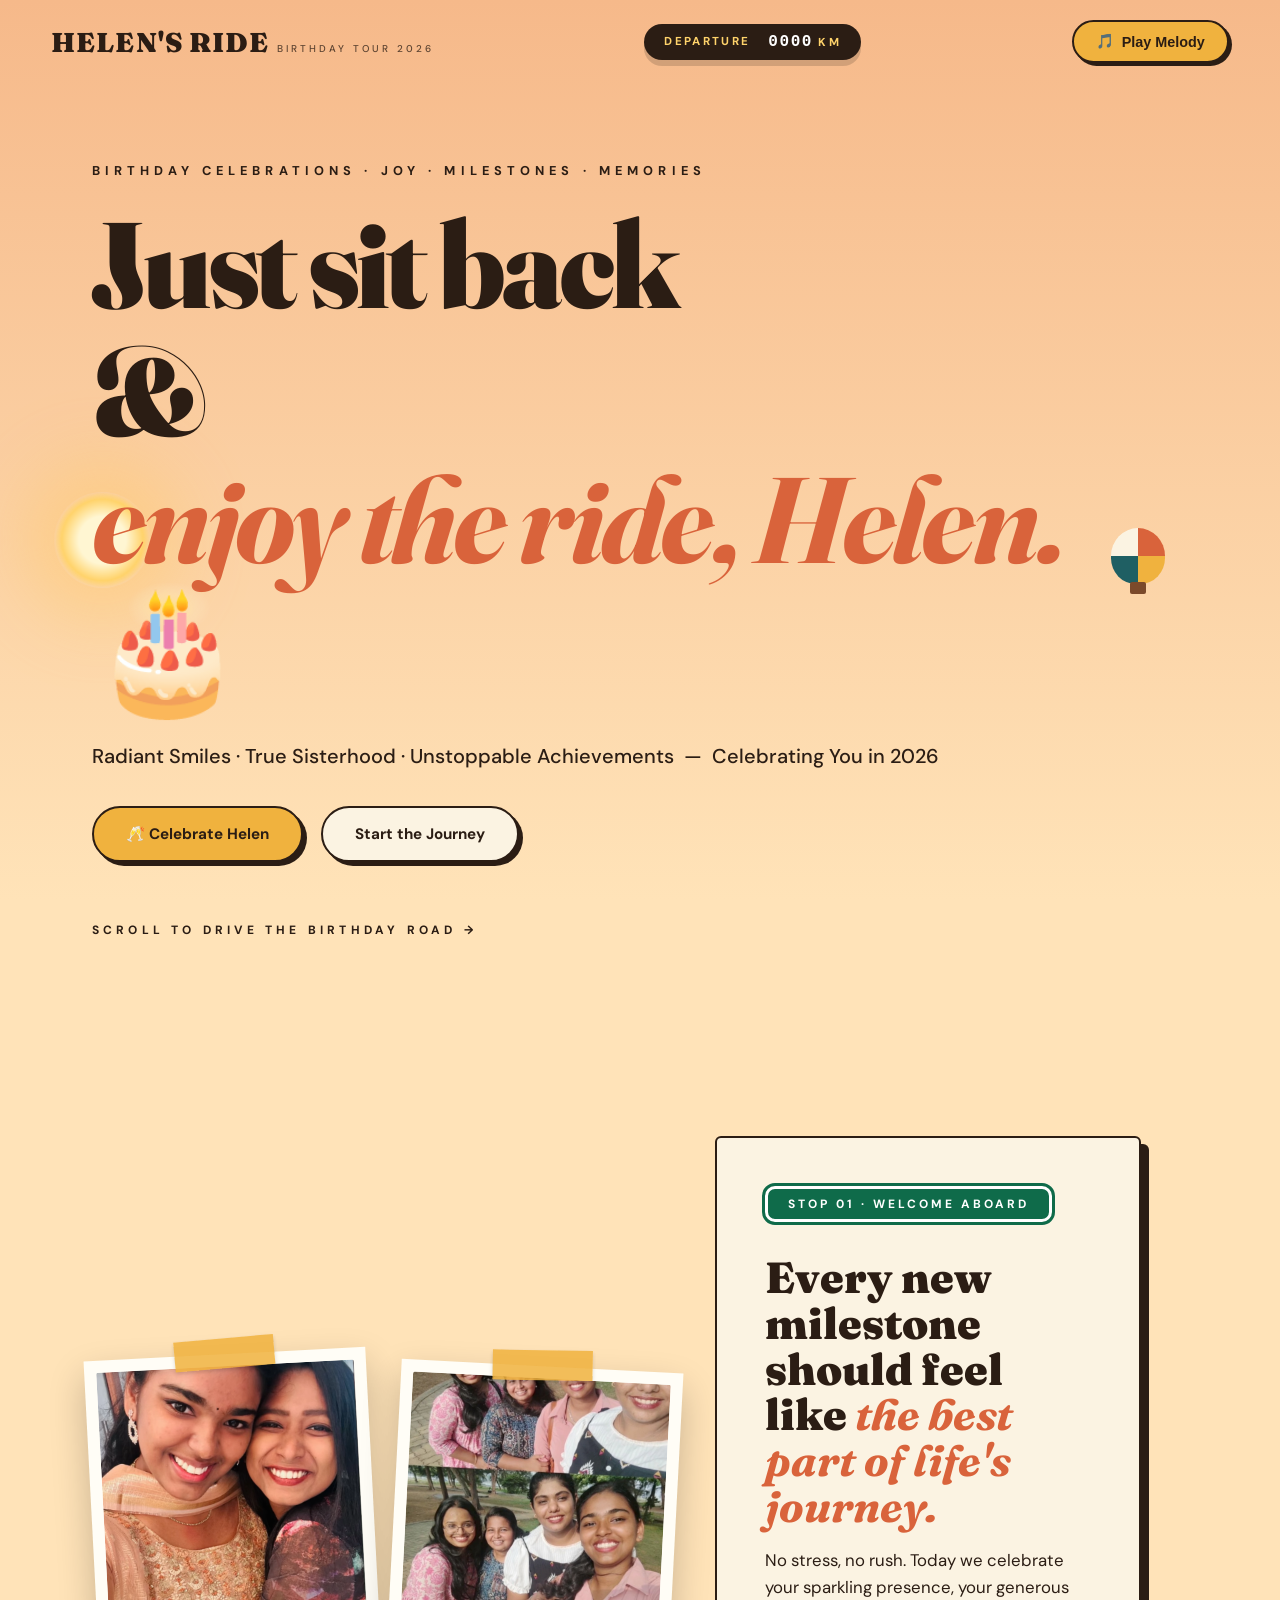
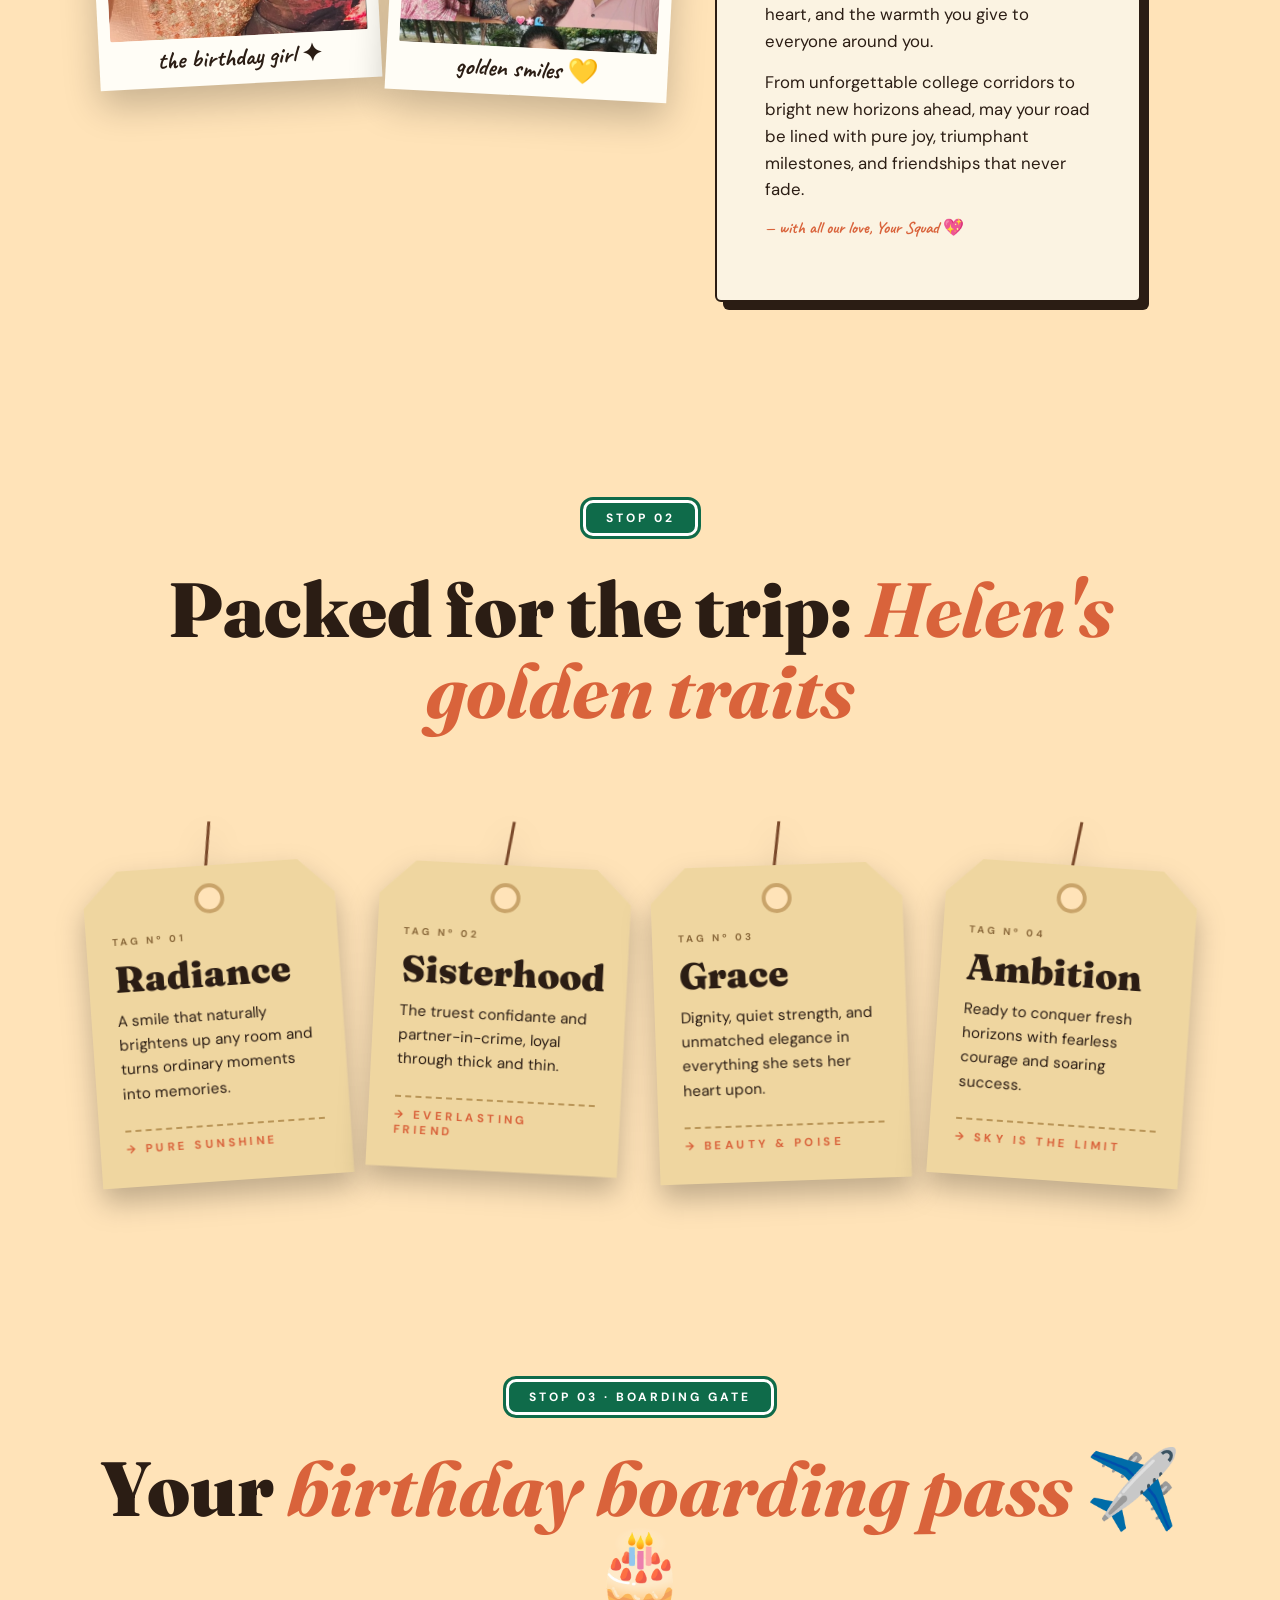
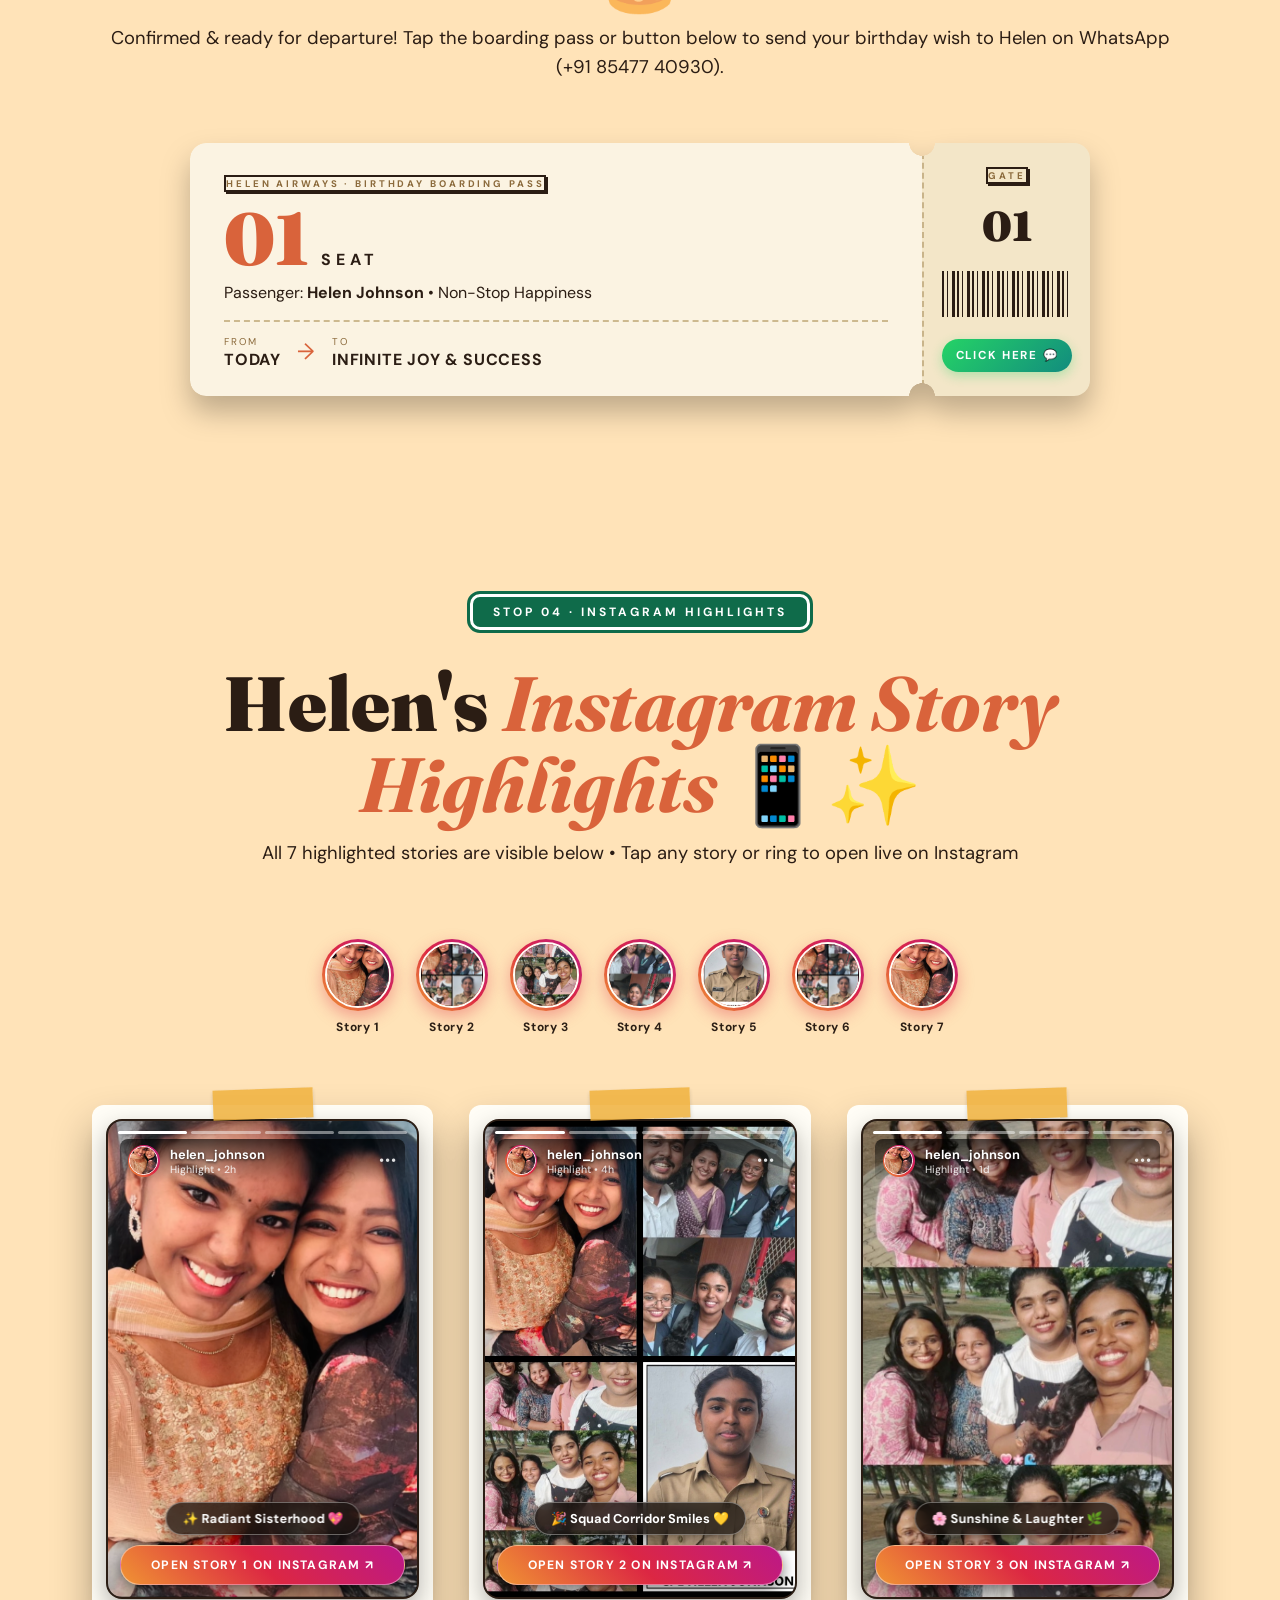
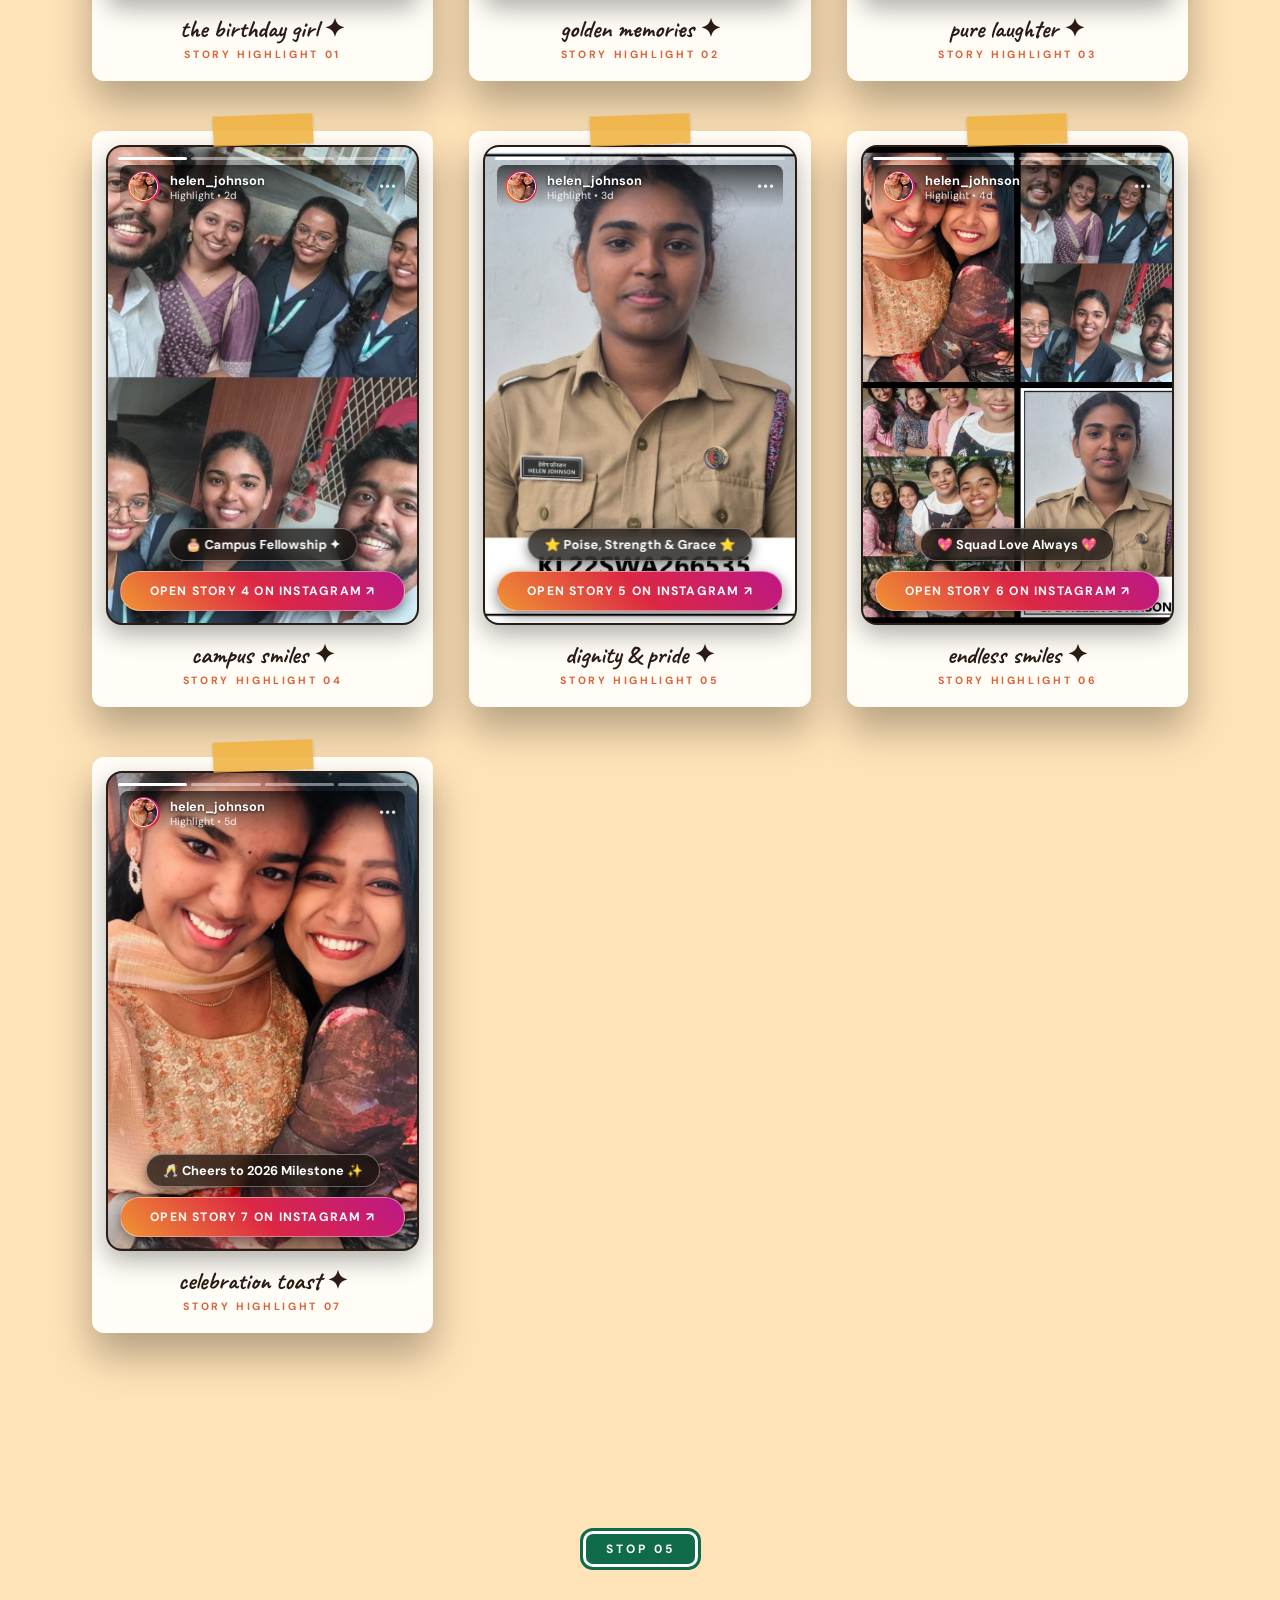
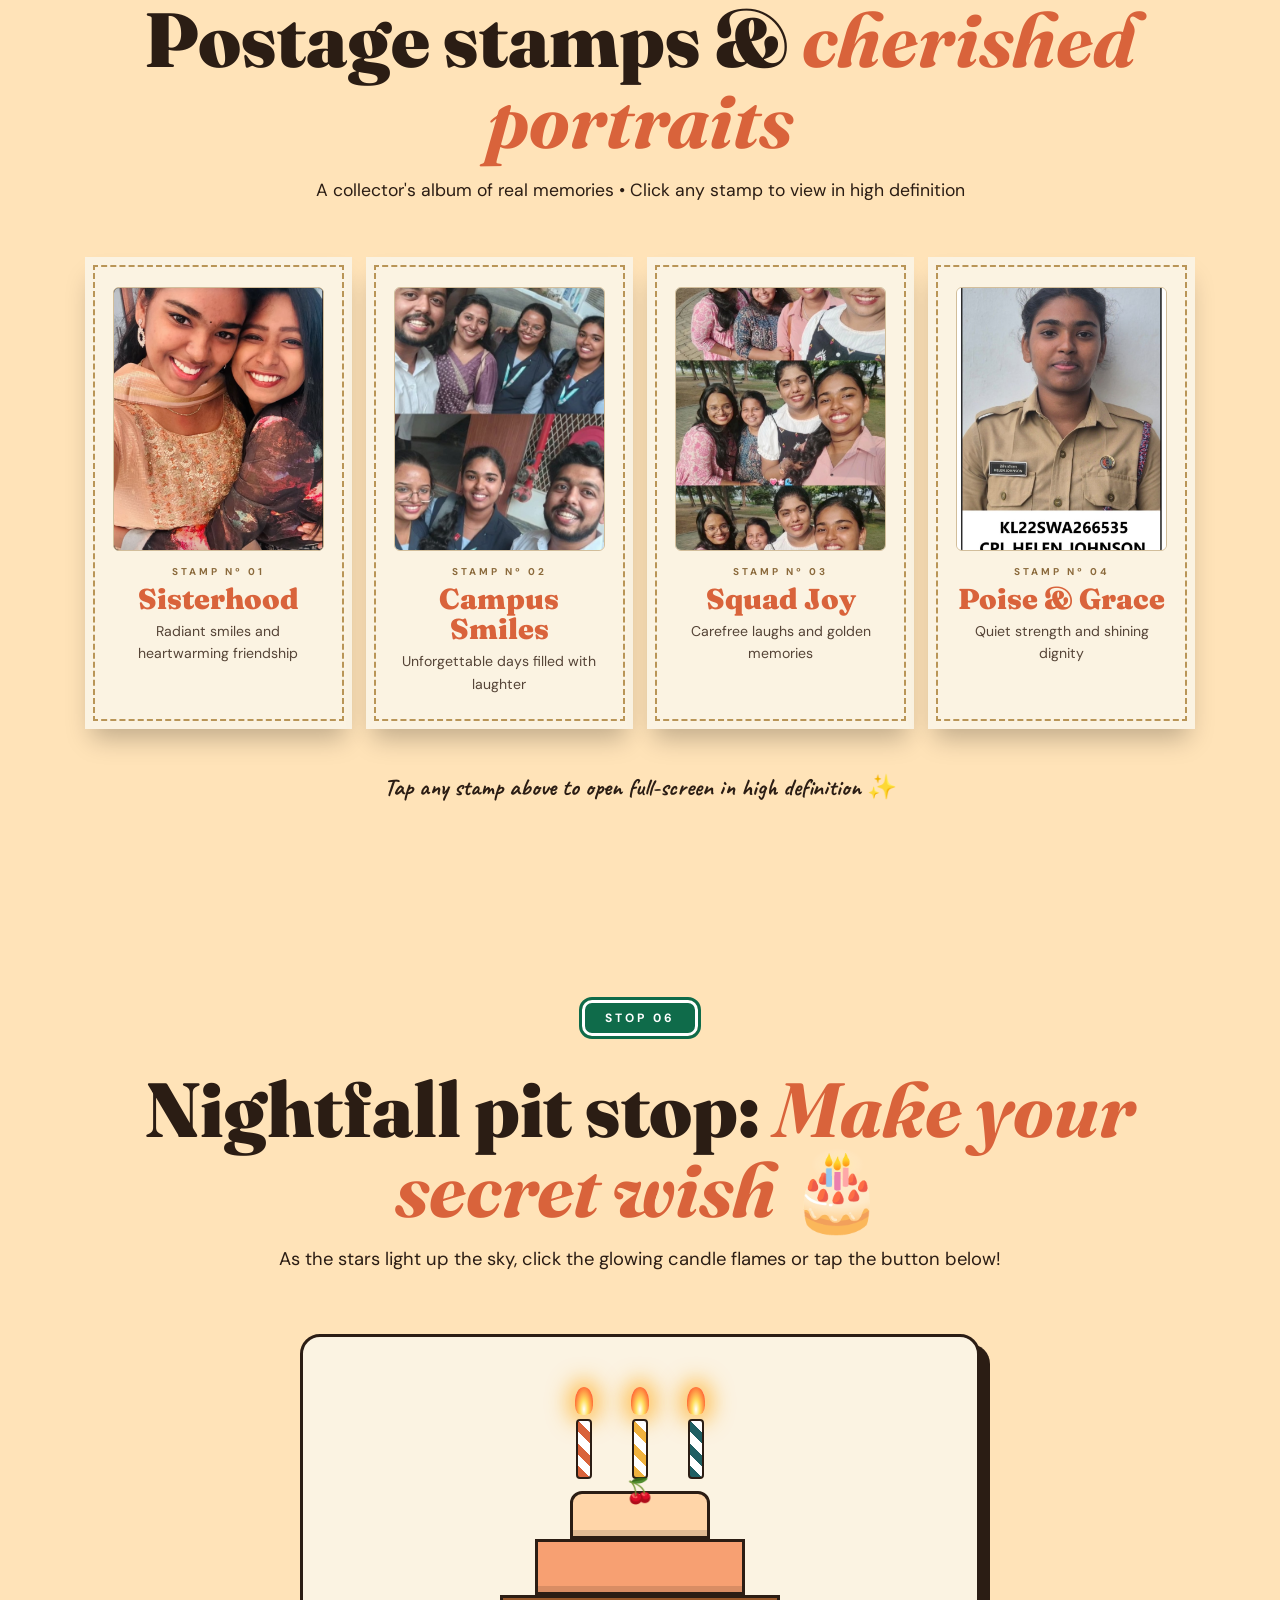
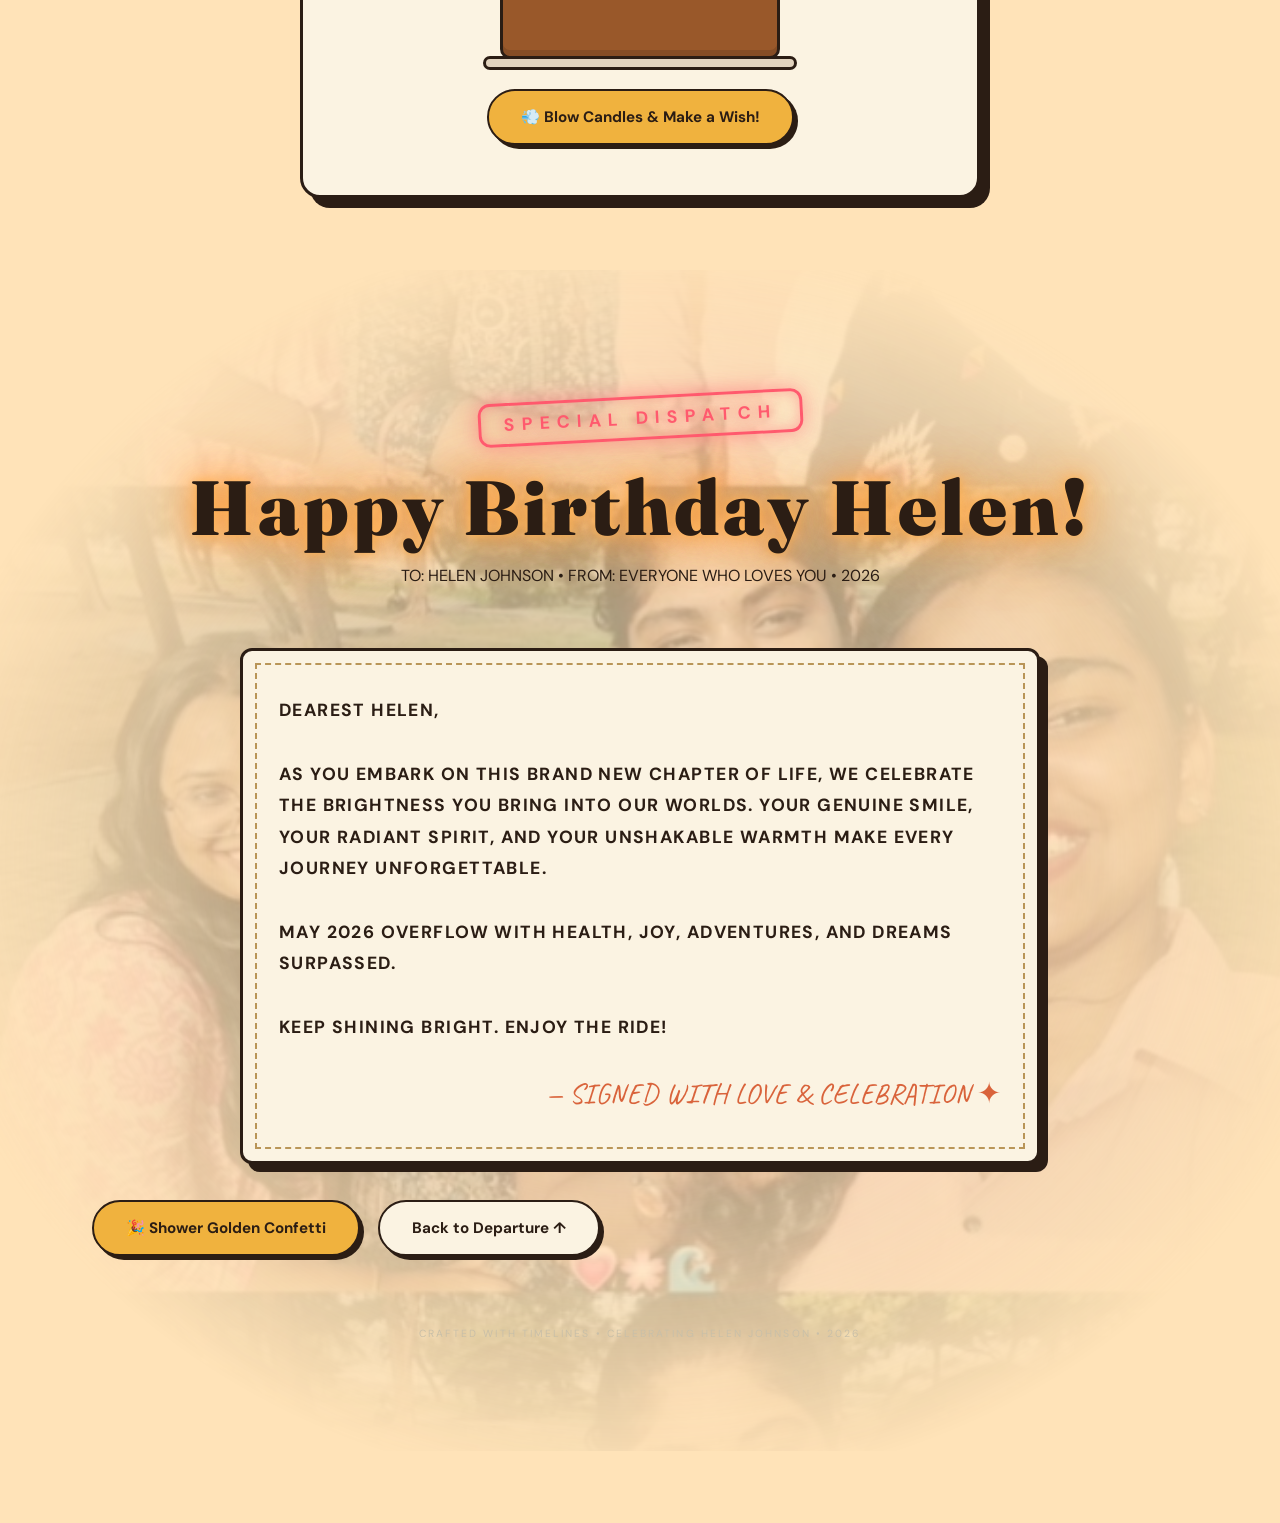
==== commit 64efa74f: "Fix polaroid overlap and mobile boarding pass layout" ====
--- a/index.html
+++ b/index.html
@@ -80,7 +80,7 @@
 
       <figure class="pola p2 rv">
         <span class="tape"></span>
-        <img src="images/college-gang-1.jpg" alt="Campus Fellowship" class="pola-click" data-full="images/college-gang-1.jpg" data-caption="Campus Fellowship & Laughter with Friends">
+        <img src="images/college-gang-2.jpg" alt="Campus Fellowship" class="pola-click" data-full="images/college-gang-2.jpg" data-caption="Campus Fellowship &amp; Laughter with Friends">
         <figcaption>golden smiles 💛</figcaption>
       </figure>
     </div>
--- a/style.css
+++ b/style.css
@@ -724,47 +724,62 @@
    =================================================== */
 .board {
   display: grid;
-  grid-template-columns: 1fr 1fr;
-  gap: 70px;
+  grid-template-columns: 1.1fr 0.9fr;
+  gap: 40px;
   align-items: center;
 }
 
 .polas {
+  display: flex;
+  justify-content: center;
+  align-items: center;
+  gap: 20px;
   position: relative;
-  height: 520px;
+  width: 100%;
 }
 
 .pola {
-  position: absolute;
   background: #fffdf6;
-  padding: 12px 12px 46px;
-  box-shadow: 0 20px 40px rgba(0, 0, 0, 0.25);
-  width: min(340px, 85%);
+  padding: 12px 12px 48px;
+  box-shadow: 0 16px 36px rgba(0, 0, 0, 0.22);
+  width: clamp(220px, 22vw, 290px);
   cursor: pointer;
-  transition: transform 0.5s cubic-bezier(0.3, 1.4, 0.5, 1);
+  transition: transform 0.4s cubic-bezier(0.3, 1.4, 0.5, 1), box-shadow 0.3s;
+  position: relative;
+  flex-shrink: 0;
+}
+
+.pola.p1 {
+  transform: rotate(-3deg);
+}
+
+.pola.p2 {
+  transform: rotate(3deg);
+  margin-top: 24px;
 }
 
 .pola:hover {
-  transform: rotate(0) scale(1.05) !important;
+  transform: rotate(0deg) scale(1.05) translateY(-4px) !important;
   z-index: 10;
   box-shadow: 0 25px 50px rgba(0, 0, 0, 0.35);
 }
 
 .pola img {
   width: 100%;
-  height: 310px;
+  aspect-ratio: 4 / 4.2;
   object-fit: cover;
-  object-position: center 15%;
+  object-position: center 20%;
   display: block;
+  border-radius: 2px;
 }
 
 .pola figcaption {
   position: absolute;
-  bottom: 10px;
+  bottom: 12px;
   left: 0;
   right: 0;
   text-align: center;
-  font: 700 1.65rem 'Caveat', cursive;
+  font: 700 1.55rem 'Caveat', cursive;
   color: var(--dk);
 }
 
@@ -772,16 +787,13 @@
   position: absolute;
   top: -16px;
   left: 50%;
-  width: 110px;
-  height: 32px;
-  transform: translateX(-50%) rotate(-3deg);
-  background: rgba(240, 178, 62, 0.75);
+  width: 100px;
+  height: 30px;
+  transform: translateX(-50%) rotate(-2deg);
+  background: rgba(240, 178, 62, 0.85);
   box-shadow: 0 2px 4px rgba(0, 0, 0, 0.15);
   z-index: 2;
 }
-
-.p1 { left: 0; top: 0; transform: rotate(-5deg); }
-.p2 { right: 0; bottom: 0; transform: rotate(5deg); }
 
 .note {
   background: var(--paper);
@@ -1933,64 +1945,237 @@
   50% { transform: translate(40px, -60px); opacity: 1; }
 }
 
-@media (max-width: 860px) {
+@media (max-width: 960px) {
   .hud { display: none; }
   .logo small { display: none; }
   .callpill { padding: 9px 16px; font-size: 0.8rem; }
   .board { grid-template-columns: 1fr; gap: 40px; }
-  .polas { height: 440px; }
-  .pass { grid-template-columns: 1fr 130px; -webkit-mask: none; mask: none; }
-  .seatbig b { font-size: 3.4rem; }
-  .pl { padding: 20px; }
+  .polas {
+    display: flex;
+    justify-content: center;
+    align-items: center;
+    gap: 20px;
+    flex-wrap: wrap;
+    height: auto;
+    max-width: 100%;
+    margin: 0 auto;
+  }
+  .pola {
+    position: relative !important;
+    left: auto !important;
+    right: auto !important;
+    top: auto !important;
+    bottom: auto !important;
+    width: clamp(250px, 42vw, 300px) !important;
+    transform: none !important;
+    margin: 8px auto;
+  }
+  .pola.p1, .pola.p2 {
+    transform: none !important;
+    margin: 8px auto;
+  }
+  .note {
+    max-width: 660px;
+    margin: 0 auto;
+    padding: clamp(24px, 4vw, 36px);
+    transform: none !important;
+  }
+  .pass { grid-template-columns: 1fr 140px; -webkit-mask: none; mask: none; }
+  .seatbig b { font-size: 3.2rem; }
+  .pl { padding: 22px 24px; }
   .ps b { font-size: 2rem; }
-  .ps a { font-size: 0.65rem; padding: 7px 10px; letter-spacing: 0.08em; }
+  .ps a { font-size: 0.68rem; padding: 8px 12px; letter-spacing: 0.08em; }
   .stop { padding: 11vh 6vw 6vh; }
-  .note { padding: 30px; }
   :root { --sceneH: 19vh; }
 }
 
-@media (max-width: 600px) {
+@media (max-width: 650px) {
   :root { --sceneH: 16vh; }
-  .top { padding: 12px 4vw; }
-  .logo { font-size: 1.25rem; }
-  .van { left: 4vw; width: clamp(170px, 56vw, 250px); bottom: 2vh; }
+  .top { padding: 10px 4vw; }
+  .logo { font-size: 1.15rem; }
+  .callpill { padding: 7px 12px; font-size: 0.72rem; }
+  .van { left: 4vw; width: clamp(170px, 56vw, 240px); bottom: 2vh; }
   .layer { bottom: 3vh; }
   .road { height: 4vh; }
   main { padding-bottom: 6vh; }
-  .stop { padding: 9vh 5vw 5vh; }
-  .hero { padding-top: 16vh; min-height: 92vh; }
-  .hero h1 { font-size: clamp(2.6rem, 13vw, 4rem); }
-  .hello { font-size: 0.68rem; letter-spacing: 0.25em; }
-  .hero-sub { font-size: 1rem; }
-  .btn { padding: 13px 22px; font-size: 0.88rem; }
-  .shead { margin-bottom: 40px; }
-  .shead h2 { font-size: clamp(2rem, 10vw, 2.8rem); }
-  .sign { font-size: 0.65rem; padding: 6px 14px; }
-  .polas { height: 380px; }
-  .pola { width: 68%; padding: 8px 8px 36px; }
-  .pola img { height: 210px; }
-  .pola figcaption { font-size: 1.3rem; }
-  .note { padding: 24px; box-shadow: 5px 5px 0 var(--dk); transform: none; }
-  .tags { gap: 34px 20px; }
-  .tag { min-height: 240px; }
-  .tag h3 { font-size: 2rem; }
-  .pass { grid-template-columns: 1fr 118px; }
-  .seatbig b { font-size: 2.8rem; }
-  .pl { padding: 16px; }
-  .ps { padding: 14px 8px; }
-  .ps b { font-size: 1.6rem; }
-  .ps a { font-size: 0.62rem; padding: 7px 6px; letter-spacing: 0.04em; }
-  .bar { height: 34px; }
-  .pcs { grid-template-columns: 1fr; gap: 44px; }
-  .stamps { grid-template-columns: 1fr 1fr; gap: 24px 14px; }
-  .stamp-card { padding: 14px 10px; }
-  .stamp-card h3 { font-size: 1.3rem; }
-  .stamp-card p { font-size: 0.75rem; }
-  .cake-ceremony-box { padding: 30px 16px; }
-  .cake-tier.tier-base { width: 220px; }
-  .cake-tier.tier-mid { width: 170px; }
-  .cake-tier.tier-top { width: 120px; }
-  .telegram-sheet { padding: 26px 20px; font-size: 0.95rem; }
-  .neon { font-size: clamp(1.7rem, 8vw, 2.5rem); margin: 18px 0 8px; }
-  .open { font-size: 0.85rem; letter-spacing: 0.25em; }
-}
+  .stop { padding: 10vh 5vw 6vh; }
+  .hero { padding-top: 14vh; min-height: 88vh; }
+  .hero h1 { font-size: clamp(2.3rem, 11vw, 3.6rem); line-height: 1.1; word-break: break-word; }
+  .hello { font-size: 0.65rem; letter-spacing: 0.22em; margin-bottom: 14px; }
+  .hero-sub { font-size: 1rem; line-height: 1.5; margin: 16px 0 24px; }
+  .cta { display: flex; flex-direction: column; gap: 12px; width: 100%; }
+  .cta .btn { width: 100%; text-align: center; justify-content: center; padding: 13px 20px; font-size: 0.92rem; }
+  .drive { margin-top: 36px; font-size: 0.7rem; }
+  .shead { margin-bottom: 34px; text-align: center; }
+  .shead h2 { font-size: clamp(1.9rem, 9.5vw, 2.6rem); }
+  .sign { font-size: 0.62rem; padding: 5px 12px; }
+  .polas {
+    flex-direction: column;
+    align-items: center;
+    gap: 24px;
+    height: auto;
+    width: 100%;
+  }
+  .pola {
+    width: min(320px, 92%) !important;
+    margin: 0 auto;
+    padding: 10px 10px 44px;
+  }
+  .pola img {
+    height: 240px;
+    aspect-ratio: 4 / 3.8;
+  }
+  .pola figcaption {
+    font-size: 1.4rem;
+  }
+  .note {
+    padding: 24px 18px;
+    box-shadow: 4px 4px 0 var(--dk);
+  }
+  .note h2 {
+    font-size: 1.45rem;
+    line-height: 1.25;
+  }
+  .note p {
+    font-size: 0.95rem;
+  }
+  .tags {
+    grid-template-columns: 1fr;
+    gap: 20px;
+  }
+  .tag {
+    min-height: auto;
+    padding: 22px 18px;
+  }
+  .tag h3 {
+    font-size: 1.8rem;
+  }
+  .pcs {
+    grid-template-columns: 1fr;
+    gap: 40px;
+  }
+  .pc {
+    max-width: 340px;
+    margin: 0 auto;
+    transform: none !important;
+  }
+  .stamps {
+    grid-template-columns: 1fr 1fr;
+    gap: 16px 10px;
+  }
+  .stamp-card {
+    padding: 12px 8px;
+    transform: none !important;
+  }
+  .stamp-card img {
+    height: 130px;
+    object-fit: cover;
+  }
+  .stamp-card h3 {
+    font-size: 1.15rem;
+  }
+  .stamp-card p {
+    font-size: 0.72rem;
+  }
+  .cake-ceremony-box {
+    padding: 26px 14px;
+    max-width: 100%;
+  }
+  .cake-action-btns {
+    display: flex;
+    flex-direction: column;
+    width: 100%;
+    gap: 10px;
+  }
+  .cake-action-btns .btn {
+    width: 100%;
+    text-align: center;
+    justify-content: center;
+  }
+  .cake-tier.tier-base {
+    width: 200px;
+  }
+  .cake-tier.tier-mid {
+    width: 150px;
+  }
+  .cake-tier.tier-top {
+    width: 100px;
+  }
+  .telegram-sheet {
+    padding: 22px 16px;
+    font-size: 0.9rem;
+  }
+  .neon {
+    font-size: clamp(1.6rem, 8vw, 2.3rem);
+    margin: 16px 0 8px;
+  }
+  .open {
+    font-size: 0.8rem;
+    letter-spacing: 0.22em;
+  }
+
+  /* Single Column Mobile Boarding Pass */
+  .pass {
+    grid-template-columns: 1fr !important;
+    -webkit-mask: none !important;
+    mask: none !important;
+    border-radius: 18px !important;
+    overflow: hidden !important;
+    box-shadow: 0 10px 24px rgba(0, 0, 0, 0.18) !important;
+  }
+  .pl {
+    padding: 20px 18px 16px !important;
+  }
+  .pl small {
+    font-size: 0.58rem;
+    letter-spacing: 0.18em;
+  }
+  .seatbig b {
+    font-size: 2.6rem !important;
+  }
+  .seatbig span {
+    font-size: 0.65rem;
+  }
+  .pl p {
+    font-size: 0.92rem;
+    margin-bottom: 12px;
+  }
+  .route {
+    flex-wrap: wrap !important;
+    gap: 8px 12px !important;
+    padding-top: 10px;
+  }
+  .route b {
+    font-size: 0.9rem;
+  }
+  .ps {
+    border-left: none !important;
+    border-top: 2px dashed #c9b48a !important;
+    padding: 14px 18px !important;
+    flex-direction: row !important;
+    justify-content: space-between !important;
+    align-items: center !important;
+    background: #f3e6c8 !important;
+    gap: 12px !important;
+  }
+  .ps small {
+    display: none;
+  }
+  .ps b {
+    font-size: 1.6rem !important;
+    line-height: 1;
+  }
+  .ps .bar {
+    width: 55px !important;
+    height: 30px !important;
+    flex-shrink: 0;
+  }
+  .ps a.pass-btn {
+    font-size: 0.72rem !important;
+    padding: 9px 14px !important;
+    border-radius: 24px !important;
+    letter-spacing: 0.06em !important;
+    white-space: nowrap !important;
+    flex-shrink: 0;
+  }
+}
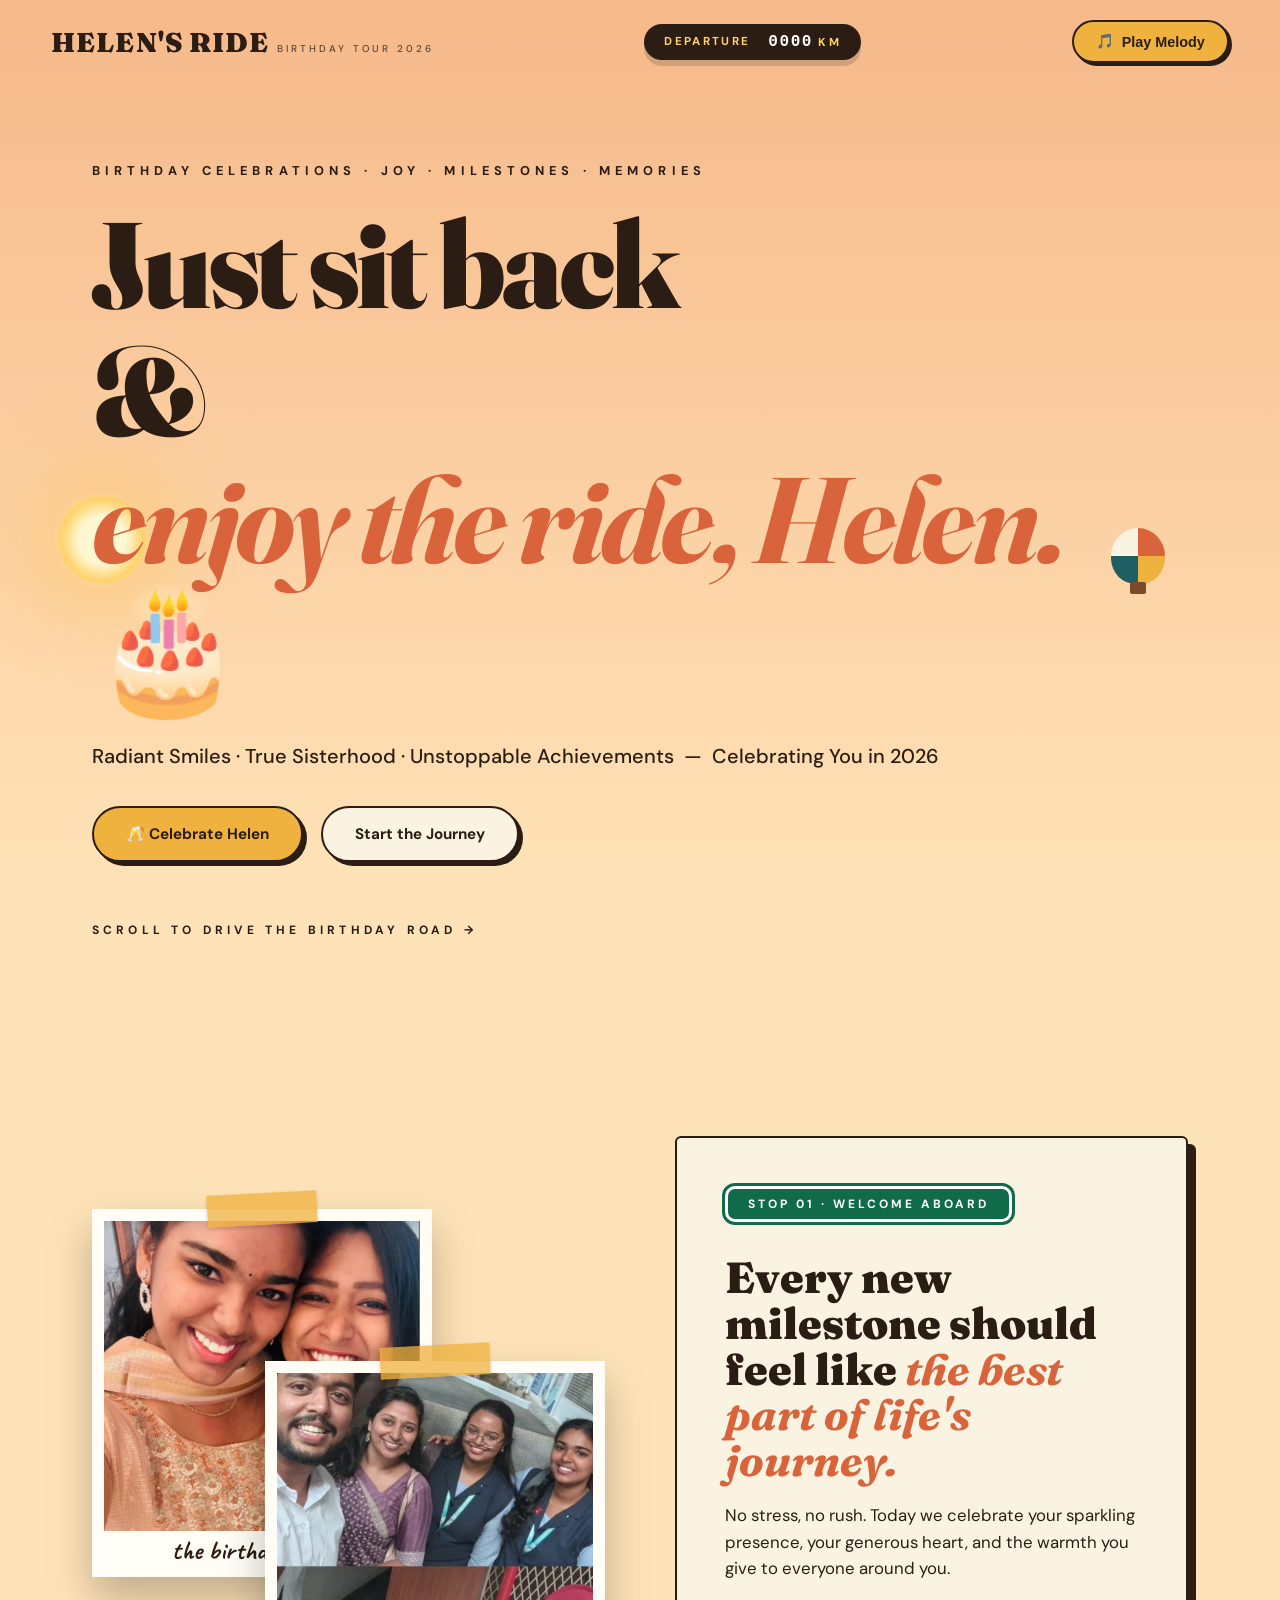
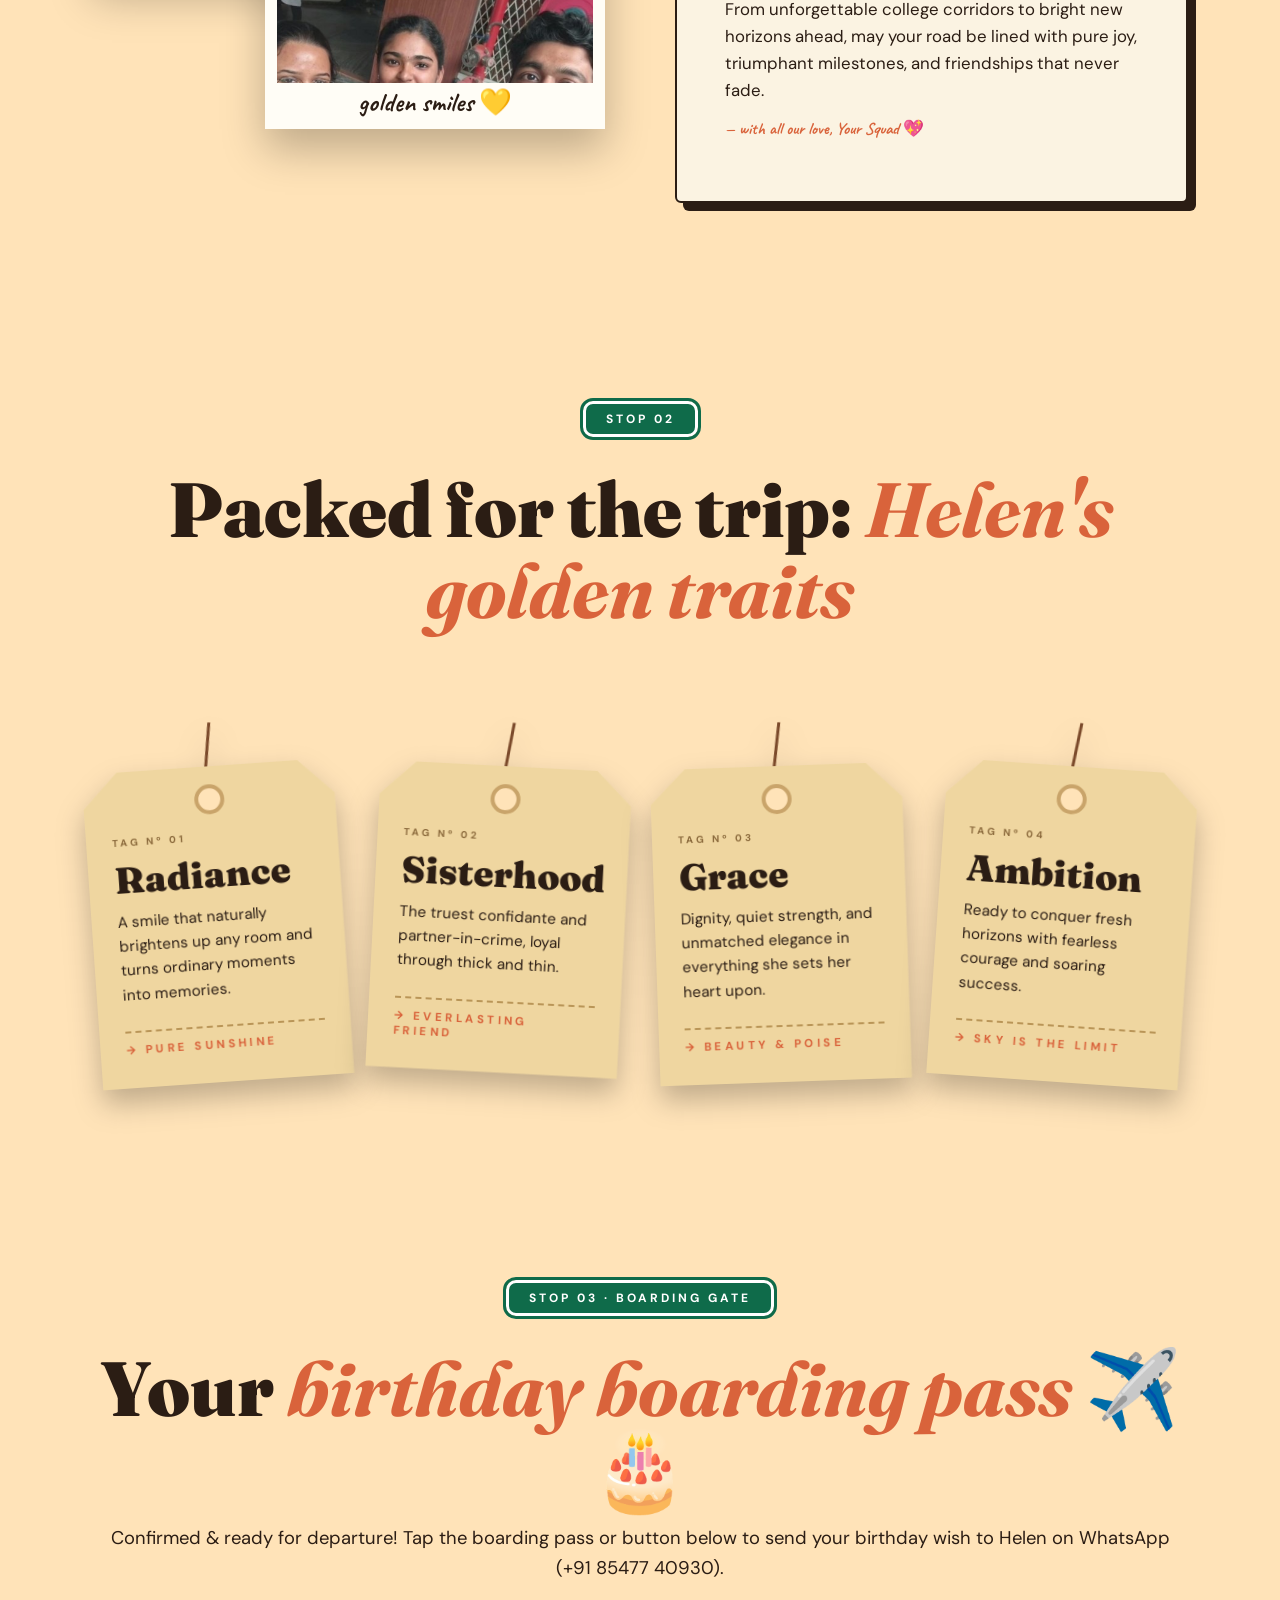
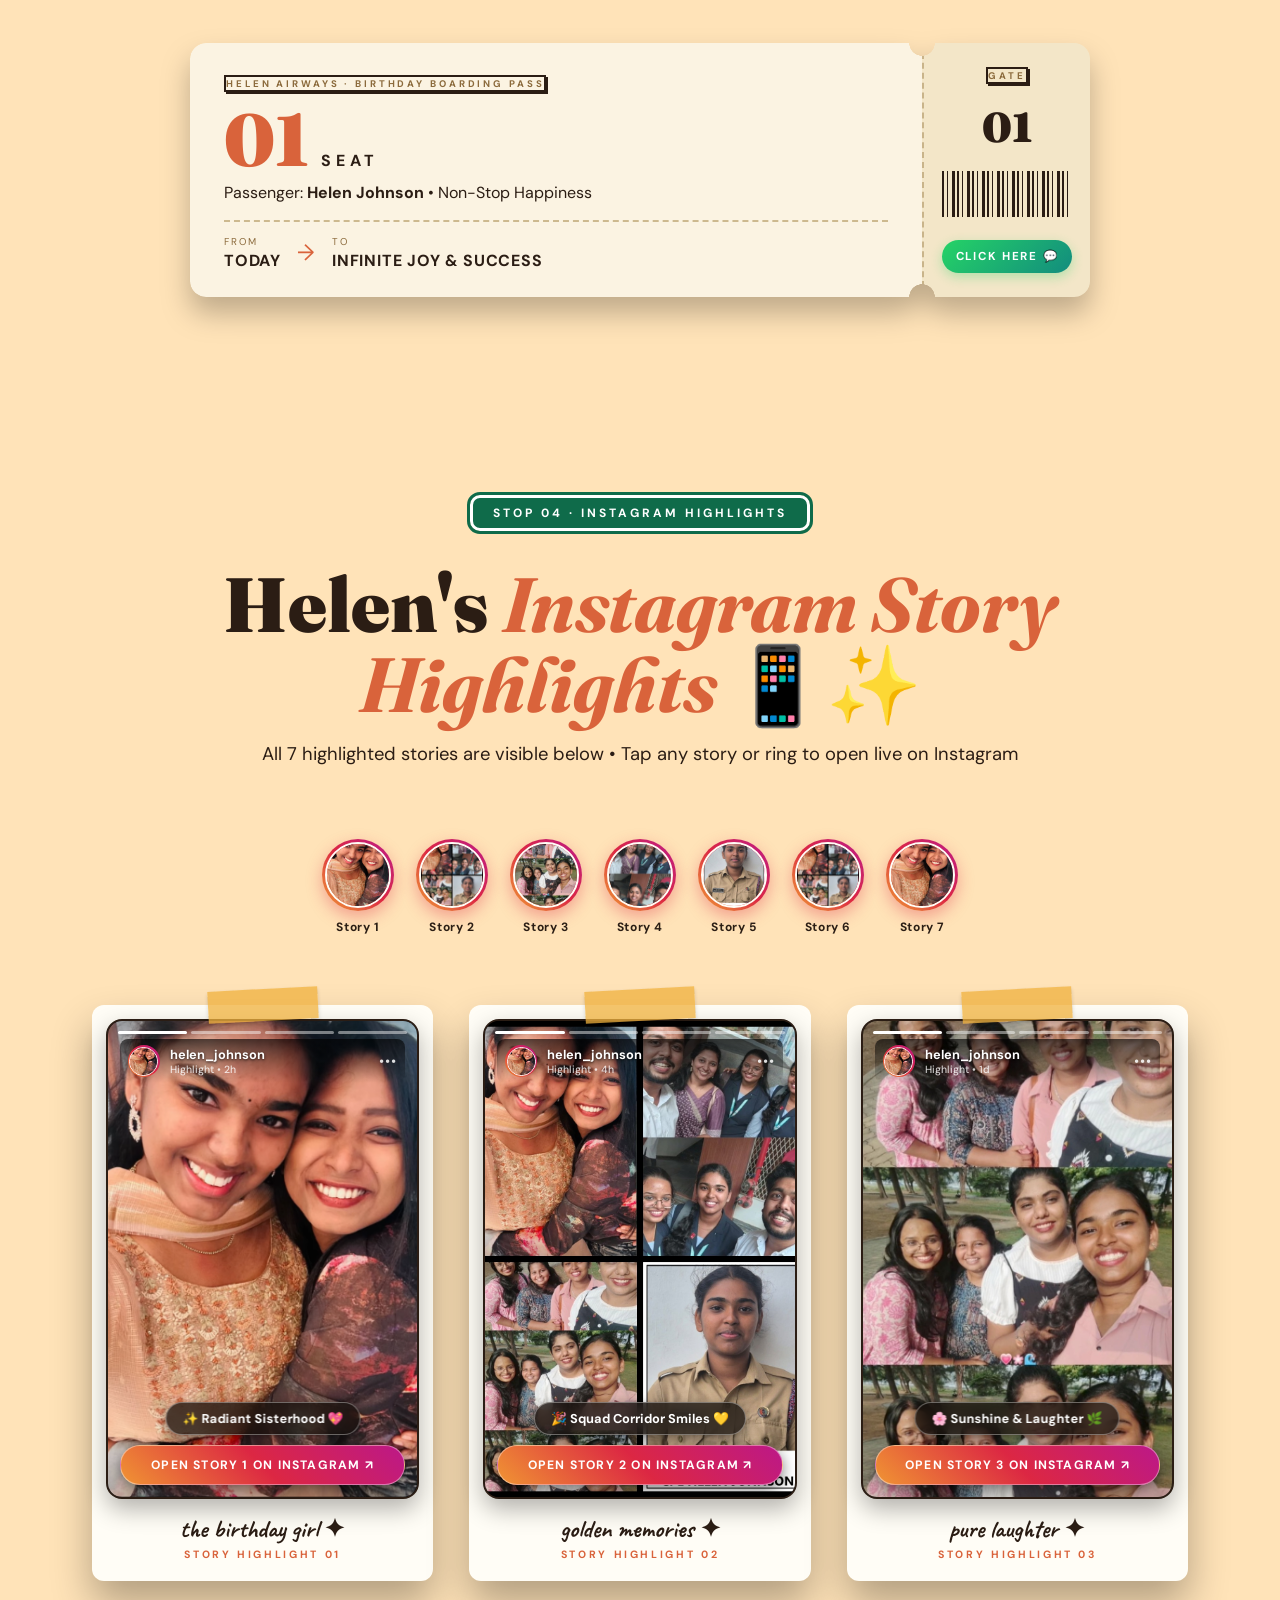
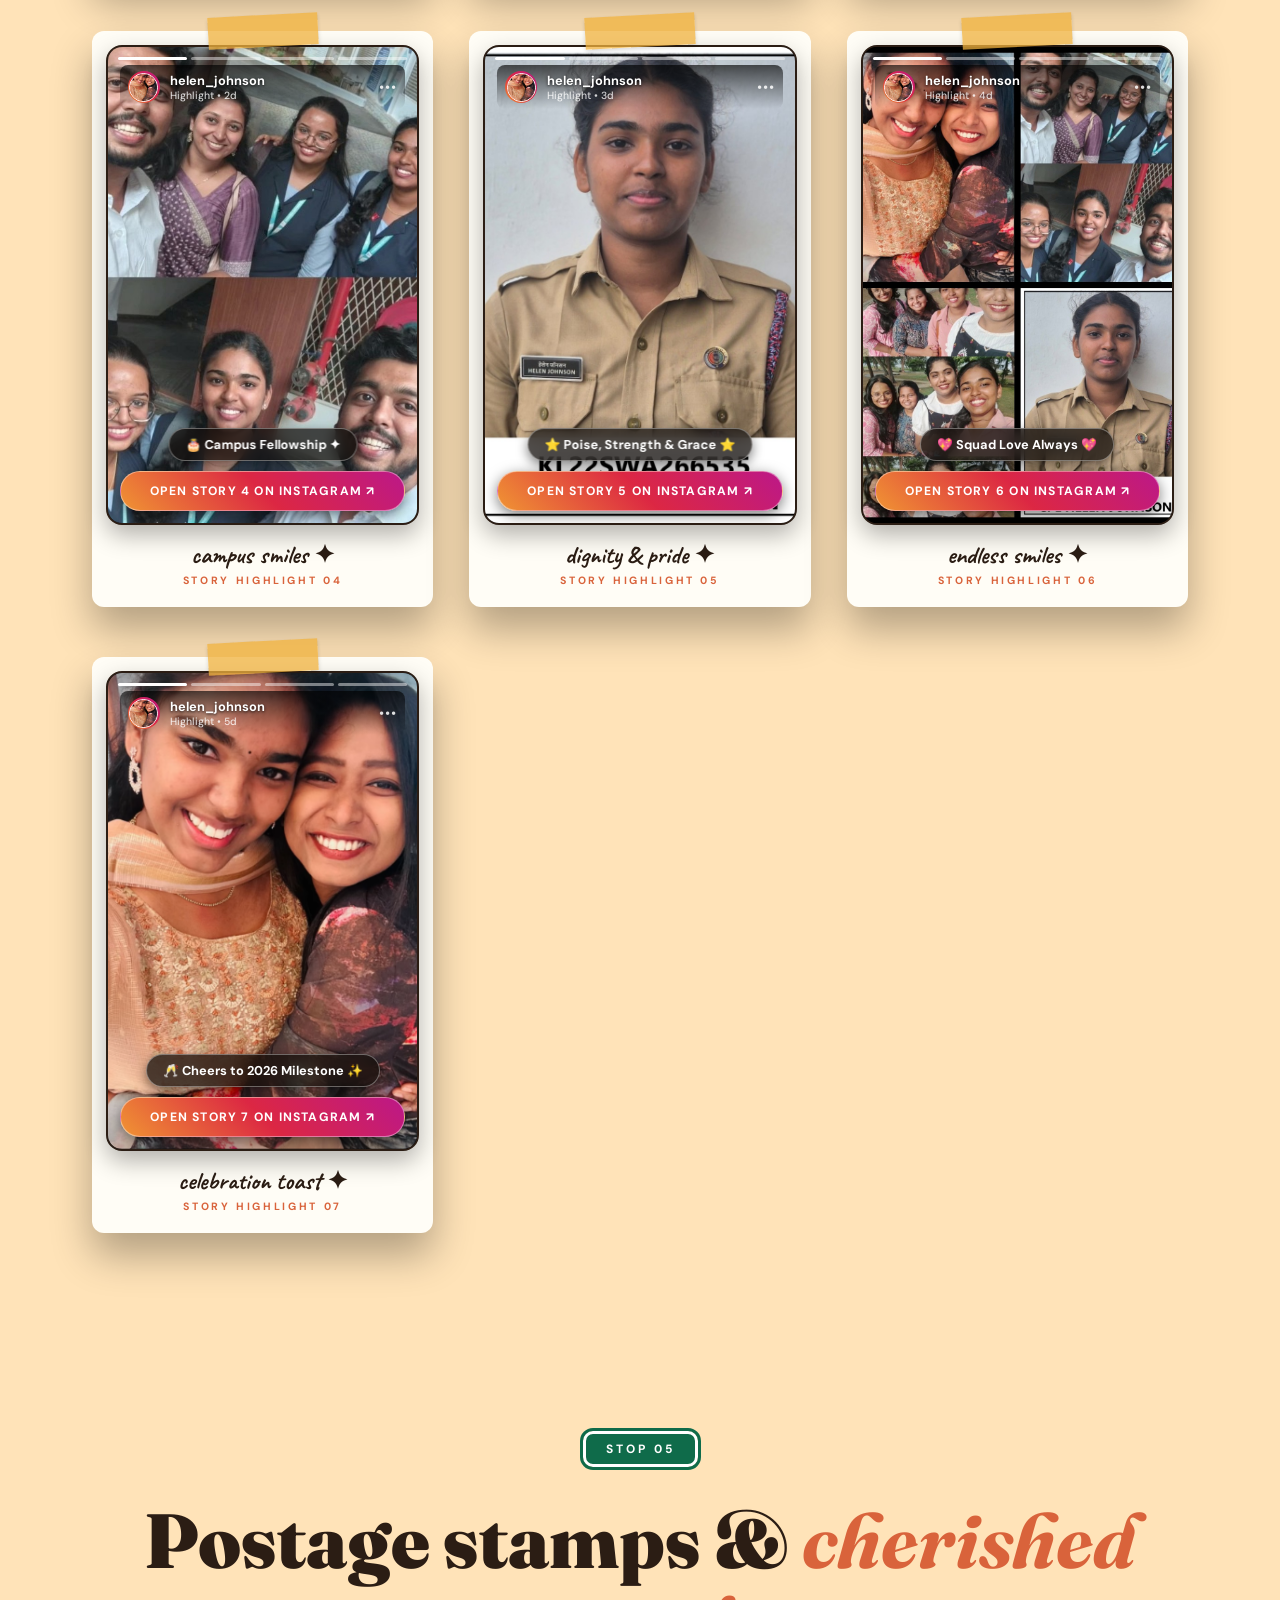
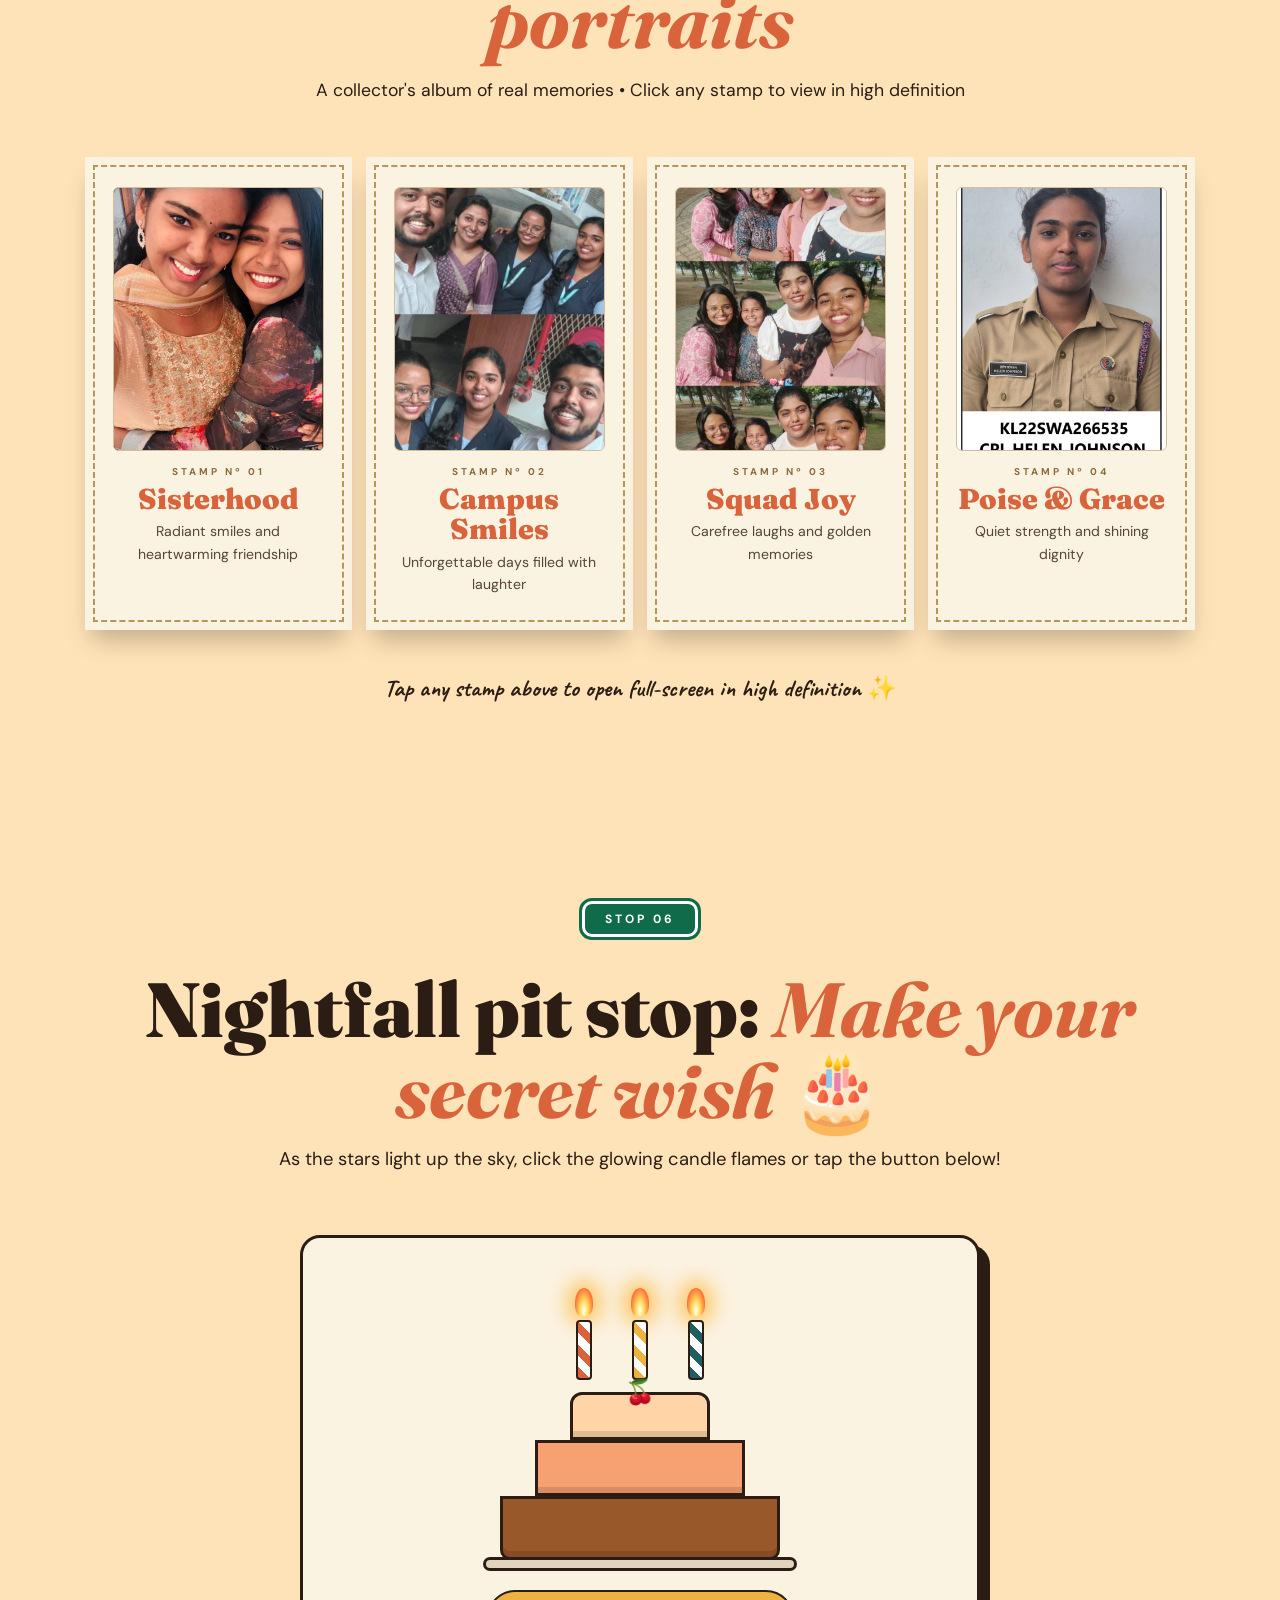
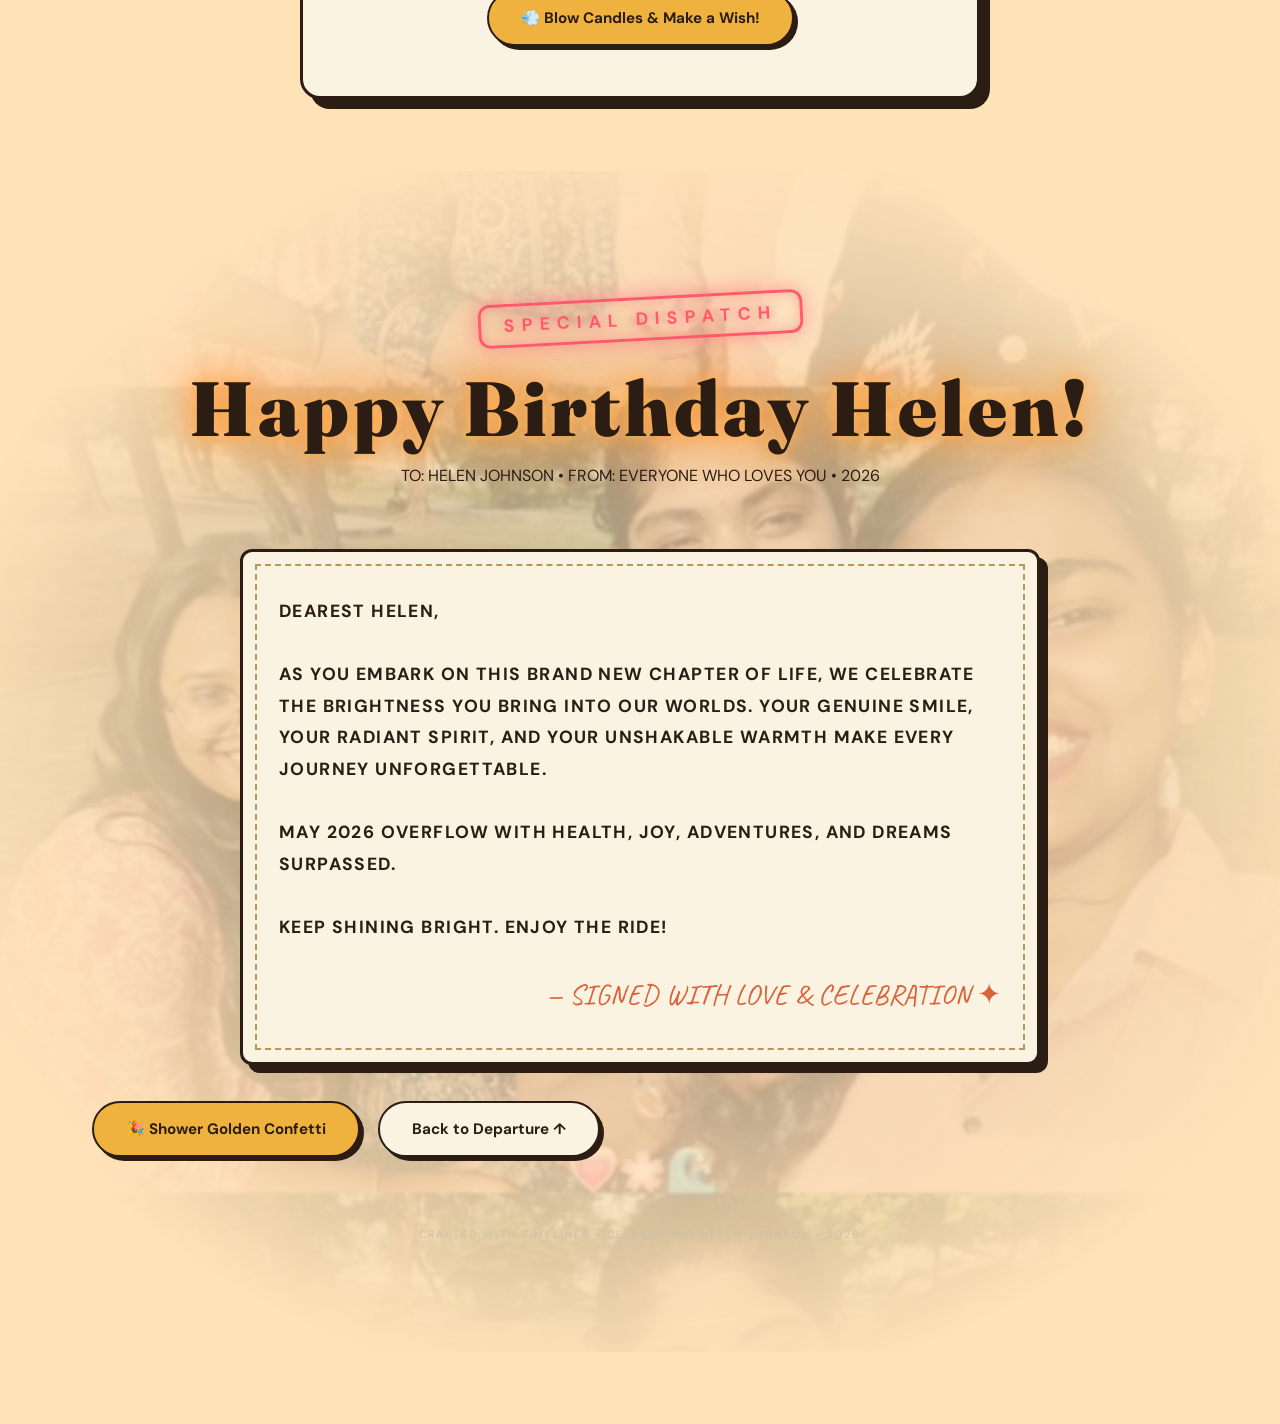
==== commit ff1b6563: "Preserve exact desktop polaroid layout and restrict responsive stacking strictly to mobile view" ====
--- a/index.html
+++ b/index.html
@@ -80,7 +80,7 @@
 
       <figure class="pola p2 rv">
         <span class="tape"></span>
-        <img src="images/college-gang-2.jpg" alt="Campus Fellowship" class="pola-click" data-full="images/college-gang-2.jpg" data-caption="Campus Fellowship &amp; Laughter with Friends">
+        <img src="images/college-gang-1.jpg" alt="Campus Fellowship" class="pola-click" data-full="images/college-gang-1.jpg" data-caption="Campus Fellowship &amp; Laughter with Friends">
         <figcaption>golden smiles 💛</figcaption>
       </figure>
     </div>
--- a/style.css
+++ b/style.css
@@ -724,62 +724,47 @@
    =================================================== */
 .board {
   display: grid;
-  grid-template-columns: 1.1fr 0.9fr;
-  gap: 40px;
+  grid-template-columns: 1fr 1fr;
+  gap: 70px;
   align-items: center;
 }
 
 .polas {
-  display: flex;
-  justify-content: center;
-  align-items: center;
-  gap: 20px;
   position: relative;
-  width: 100%;
+  height: 520px;
 }
 
 .pola {
+  position: absolute;
   background: #fffdf6;
-  padding: 12px 12px 48px;
-  box-shadow: 0 16px 36px rgba(0, 0, 0, 0.22);
-  width: clamp(220px, 22vw, 290px);
+  padding: 12px 12px 46px;
+  box-shadow: 0 20px 40px rgba(0, 0, 0, 0.25);
+  width: min(340px, 85%);
   cursor: pointer;
-  transition: transform 0.4s cubic-bezier(0.3, 1.4, 0.5, 1), box-shadow 0.3s;
-  position: relative;
-  flex-shrink: 0;
-}
-
-.pola.p1 {
-  transform: rotate(-3deg);
-}
-
-.pola.p2 {
-  transform: rotate(3deg);
-  margin-top: 24px;
+  transition: transform 0.5s cubic-bezier(0.3, 1.4, 0.5, 1);
 }
 
 .pola:hover {
-  transform: rotate(0deg) scale(1.05) translateY(-4px) !important;
+  transform: rotate(0) scale(1.05) !important;
   z-index: 10;
   box-shadow: 0 25px 50px rgba(0, 0, 0, 0.35);
 }
 
 .pola img {
   width: 100%;
-  aspect-ratio: 4 / 4.2;
+  height: 310px;
   object-fit: cover;
-  object-position: center 20%;
+  object-position: center 15%;
   display: block;
-  border-radius: 2px;
 }
 
 .pola figcaption {
   position: absolute;
-  bottom: 12px;
+  bottom: 10px;
   left: 0;
   right: 0;
   text-align: center;
-  font: 700 1.55rem 'Caveat', cursive;
+  font: 700 1.65rem 'Caveat', cursive;
   color: var(--dk);
 }
 
@@ -787,13 +772,16 @@
   position: absolute;
   top: -16px;
   left: 50%;
-  width: 100px;
-  height: 30px;
-  transform: translateX(-50%) rotate(-2deg);
-  background: rgba(240, 178, 62, 0.85);
+  width: 110px;
+  height: 32px;
+  transform: translateX(-50%) rotate(-3deg);
+  background: rgba(240, 178, 62, 0.75);
   box-shadow: 0 2px 4px rgba(0, 0, 0, 0.15);
   z-index: 2;
 }
+
+.p1 { left: 0; top: 0; transform: rotate(-5deg); }
+.p2 { right: 0; bottom: 0; transform: rotate(5deg); }
 
 .note {
   background: var(--paper);
@@ -1945,41 +1933,10 @@
   50% { transform: translate(40px, -60px); opacity: 1; }
 }
 
-@media (max-width: 960px) {
+@media (max-width: 860px) {
   .hud { display: none; }
   .logo small { display: none; }
   .callpill { padding: 9px 16px; font-size: 0.8rem; }
-  .board { grid-template-columns: 1fr; gap: 40px; }
-  .polas {
-    display: flex;
-    justify-content: center;
-    align-items: center;
-    gap: 20px;
-    flex-wrap: wrap;
-    height: auto;
-    max-width: 100%;
-    margin: 0 auto;
-  }
-  .pola {
-    position: relative !important;
-    left: auto !important;
-    right: auto !important;
-    top: auto !important;
-    bottom: auto !important;
-    width: clamp(250px, 42vw, 300px) !important;
-    transform: none !important;
-    margin: 8px auto;
-  }
-  .pola.p1, .pola.p2 {
-    transform: none !important;
-    margin: 8px auto;
-  }
-  .note {
-    max-width: 660px;
-    margin: 0 auto;
-    padding: clamp(24px, 4vw, 36px);
-    transform: none !important;
-  }
   .pass { grid-template-columns: 1fr 140px; -webkit-mask: none; mask: none; }
   .seatbig b { font-size: 3.2rem; }
   .pl { padding: 22px 24px; }
